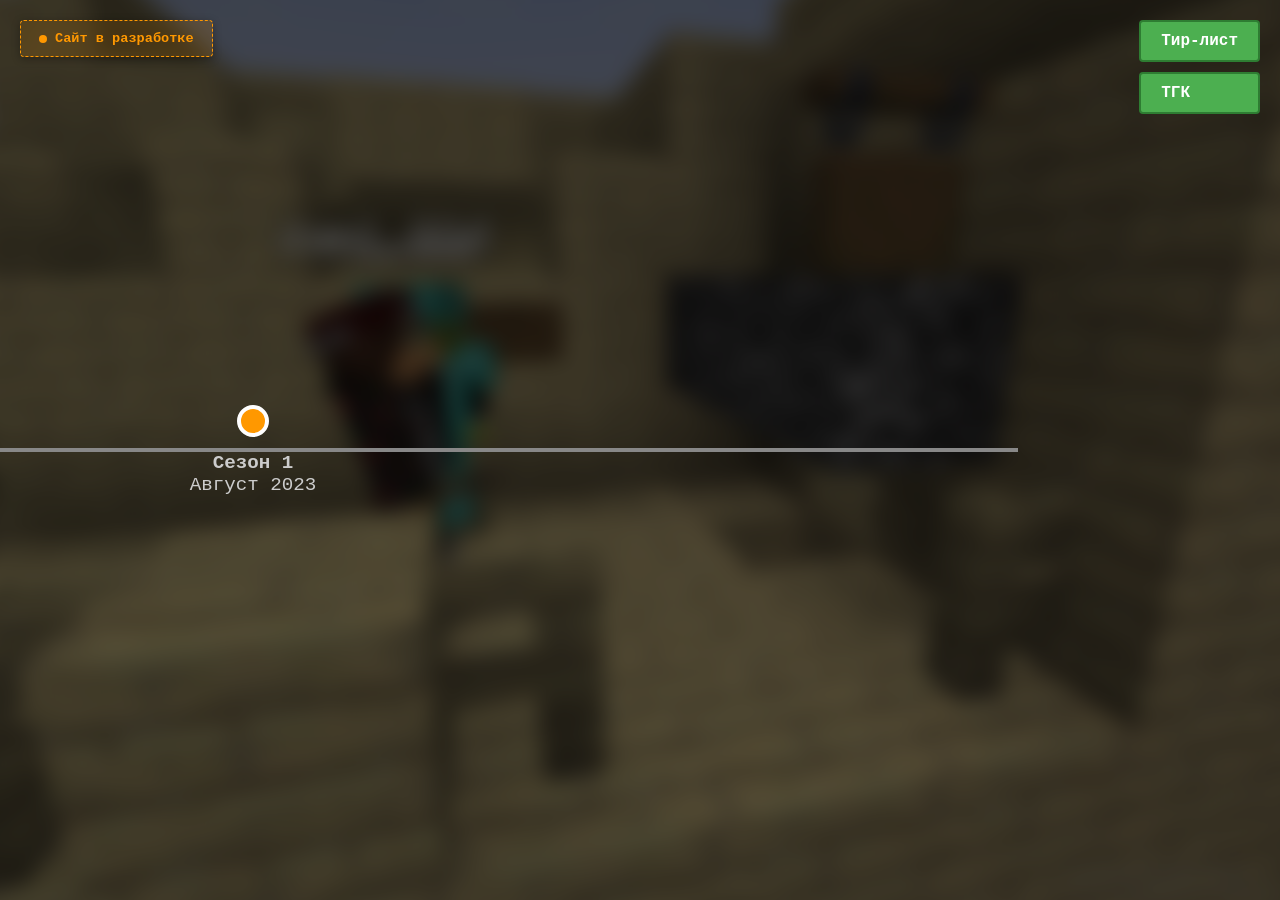
==== index.html @ 19734fda "Add files via upload" ====
<!DOCTYPE html>
<html lang="ru">
<head>
    <meta charset="UTF-8">
    <meta name="viewport" content="width=device-width, initial-scale=1.0">
    <title>Хронология серверов</title>
    
    <!-- Подключаем иконку сайта -->
    <link rel="icon" type="image/png" href="favicon.png">

    <link rel="stylesheet" href="style.css">
</head>
<body>
    <div class="site-background" id="bg-element"></div>

    <!-- Плашка «Сайт в разработке» слева сверху -->
    <div class="top-nav-left">
        <div class="dev-badge">
            <div class="dev-dot"></div>
            Сайт в разработке
        </div>
    </div>

    <!-- Кнопки навигации справа сверху -->
    <div class="top-nav">
        <!-- <a href="ССЫЛКА_НА_ДИСКОРД" target="_blank" class="discord-btn">Дискорд</a>  -->
        <a href="https://тирлист" target="_blank" class="btn">Тир-лист</a>
        <a href="https://t.me/snowmine1" target="_blank" class="btn">ТГК</a>
    </div>

    <div class="timeline-wrapper" id="scroll-container">
        <div class="timeline" id="timeline"></div>
    </div>

    <!-- Модальное окно -->
    <div class="modal" id="modal">
        <div class="modal-content">
            <span class="close-btn" id="close-modal">&times;</span>
            <h1 id="modal-title"></h1>
            <h3 id="modal-version" style="color: #4CAF50;"></h3>
            
            <!-- Сюда будет динамически собираться весь наш кастомный контент -->
            <div id="modal-body-content"></div>

            <a href="#" id="modal-download" target="_blank" class="download-btn">Скачать мир</a>
        </div>
    </div>

    <script>const seasons = [];</script>
    
    <!-- Подключаем сезоны -->
    <script src="data/season1.js"></script>
    <!-- <script src="data/season2.js"></script> -->
    
    <script src="app.js"></script>
    
    <!-- Лайтбокс для просмотра фото на полный экран -->
    <div class="image-lightbox" id="lightbox" onclick="this.style.display='none'">
        <img id="lightbox-img" src="" alt="Полный размер">
    </div>
</body>
</html>
---- style.css ----
body {
    margin: 0;
    padding: 0;
    background-color: #1e1e24;
    color: #ffffff;
    font-family: 'Courier New', Courier, monospace;
    overflow: hidden; 
}

/* Фиксированный размытый фон на весь экран */
.site-background {
    position: fixed;
    top: 0;
    left: 0;
    width: 100vw;
    height: 100vh;
    background-size: cover;
    background-position: center;
    filter: blur(10px) brightness(0.4); /* Размытие и затемнение для читаемости */
    transform: scale(1.1); /* Увеличиваем, чтобы не было белых краев при размытии */
    z-index: -1; /* Отправляем на задний план под весь контент */
    transition: background-image 1.5s ease-in-out;
}

.top-nav {
position: fixed;
top: 20px;
right: 20px;
z-index: 100;
display: flex;
flex-direction: column; /* Располагаем элементы друг под другом */
gap: 10px;
}

.nav-buttons {
display: flex;
gap: 15px;
}

/* Плашка «Сайт в разработке» в левом верхнем углу */
.top-nav-left {
    position: fixed;
    top: 20px;
    left: 20px;
    z-index: 100;
}

.dev-badge {
    background-color: rgba(255, 152, 0, 0.15); /* Полупрозрачный оранжевый фон */
    color: #ff9800; /* Яркий оранжевый текст */
    padding: 10px 18px;
    font-size: 0.85rem;
    font-weight: bold;
    border: 1px dashed #ff9800; /* Пунктирная рамка */
    border-radius: 4px;
    display: flex;
    align-items: center;
    gap: 8px;
    box-shadow: 0 2px 8px rgba(0,0,0,0.3);
}

.dev-dot {
    width: 8px;
    height: 8px;
    background-color: #ff9800;
    border-radius: 50%;
    animation: pulse 1.5s infinite;
}

@keyframes pulse {
    0% { transform: scale(0.95); opacity: 0.8; }
    50% { transform: scale(1.3); opacity: 1; }
    100% { transform: scale(0.95); opacity: 0.8; }
}

.btn {
    background-color: #4CAF50;
    color: white;
    padding: 10px 20px;
    text-decoration: none;
    font-weight: bold;
    border: 2px solid #2E7D32;
    border-radius: 4px;
    transition: transform 0.2s;
}

.btn:hover {
    transform: scale(1.05);
    background-color: #45a049;
}

/* Кнопка Discord в фирменных цветах (на будущее) */
.discord-btn {
    background-color: #5865F2;
    color: white;
    padding: 10px 20px;
    text-decoration: none;
    font-weight: bold;
    border: 2px solid #4752C4;
    border-radius: 4px;
    transition: transform 0.2s, background-color 0.2s;
}

.discord-btn:hover {
    transform: scale(1.05);
    background-color: #4752C4;
}

.timeline-wrapper {
    width: 100vw;
    height: 100vh;
    overflow-x: auto; 
    overflow-y: hidden;
    display: flex;
    align-items: center;
    scroll-behavior: smooth;
}

.timeline-wrapper::-webkit-scrollbar {
    display: none;
}

.timeline {
    display: flex;
    align-items: center;
    position: relative;
    padding-left: 10vw;
    padding-right: 50vw;
    min-width: max-content;
}

.timeline::before {
    content: '';
    position: absolute;
    top: 50%;
    left: 0;
    width: 100%;
    height: 4px;
    background-color: #888;
    transform: translateY(-50%);
    z-index: 1;
}

.season-node {
    position: relative;
    width: 250px;
    display: flex;
    flex-direction: column;
    align-items: center;
    z-index: 2;
    cursor: pointer;
}

.dot {
    width: 24px;
    height: 24px;
    background-color: #ff9800;
    border-radius: 50%;
    border: 4px solid #fff;
    transition: transform 0.3s, background-color 0.3s;
}

.season-node:hover .dot {
    transform: scale(1.4);
    background-color: #ff5722;
}

.date {
    margin-top: 15px;
    font-size: 1.2rem;
    color: #ccc;
    text-align: center;
}

.hover-image-container {
    position: absolute;
    bottom: 40px;
    opacity: 0;
    visibility: hidden;
    transition: opacity 0.3s, bottom 0.3s;
    pointer-events: auto;
}

.hover-image-container img {
    width: 180px;
    height: 120px;
    object-fit: cover;
    border: 3px solid white;
    border-radius: 8px;
    box-shadow: 0 5px 15px rgba(0,0,0,0.5);
    cursor: pointer;
}

.season-node:hover .hover-image-container {
    opacity: 1;
    visibility: visible;
    bottom: 50px;
}

/* Модалка */
.modal {
    display: flex; /* Изменяем на flex, но управляем видимостью через opacity и visibility */
    visibility: hidden;
    position: fixed;
    top: 0;
    left: 0;
    width: 100vw;
    height: 100vh;
    background-color: rgba(0, 0, 0, 0.85);
    z-index: 1000;
    justify-content: center;
    align-items: center;
    opacity: 0;
    transition: opacity 0.3s ease, visibility 0.3s ease;
}

.modal-content {
    background-color: #2c2c34;
    width: 80%;
    max-width: 800px;
    max-height: 90vh;
    overflow-y: auto;
    padding: 30px;
    border-radius: 8px;
    position: relative;
    border: 2px solid #555;
    
    /* Начальное положение (когда окно закрыто) — смещено вниз */
    transform: translateY(50px);
    opacity: 0;
    transition: transform 0.3s cubic-bezier(0.16, 1, 0.3, 1), opacity 0.3s ease;
}

/* Класс состояния "Открыто" */
.modal.show {
    visibility: visible;
    opacity: 1;
}

.modal.show .modal-content {
    transform: translateY(0);
    opacity: 1;
}

.close-btn {
    position: absolute;
    top: 15px;
    right: 25px;
    color: #aaa;
    font-size: 30px;
    font-weight: bold;
    cursor: pointer;
}

.close-btn:hover {
    color: white;
}

/* Обычная кнопка скачивания */
.download-btn {
    display: inline-block;
    margin-top: 20px;
    background-color: #2196F3;
    color: white;
    padding: 10px 20px;
    text-decoration: none;
    border-radius: 4px;
    font-weight: bold;
    transition: background-color 0.2s;
}

.download-btn:hover {
    background-color: #0b7dda;
}

/* Стиль для недоступной/серой кнопки */
.download-btn.disabled {
    background-color: #555555 !important;
    color: #aaaaaa !important;
    cursor: not-allowed;
    pointer-events: none;
}

/* Полноэкранный лайтбокс для картинок */
.image-lightbox {
    display: none;
    position: fixed;
    top: 0;
    left: 0;
    width: 100vw;
    height: 100vh;
    background-color: rgba(0, 0, 0, 0.95);
    z-index: 2000;
    justify-content: center;
    align-items: center;
    cursor: zoom-out;
}

.image-lightbox img {
    max-width: 90vw;
    max-height: 90vh;
    border-radius: 4px;
    box-shadow: 0 0 25px rgba(0,0,0,0.7);
}
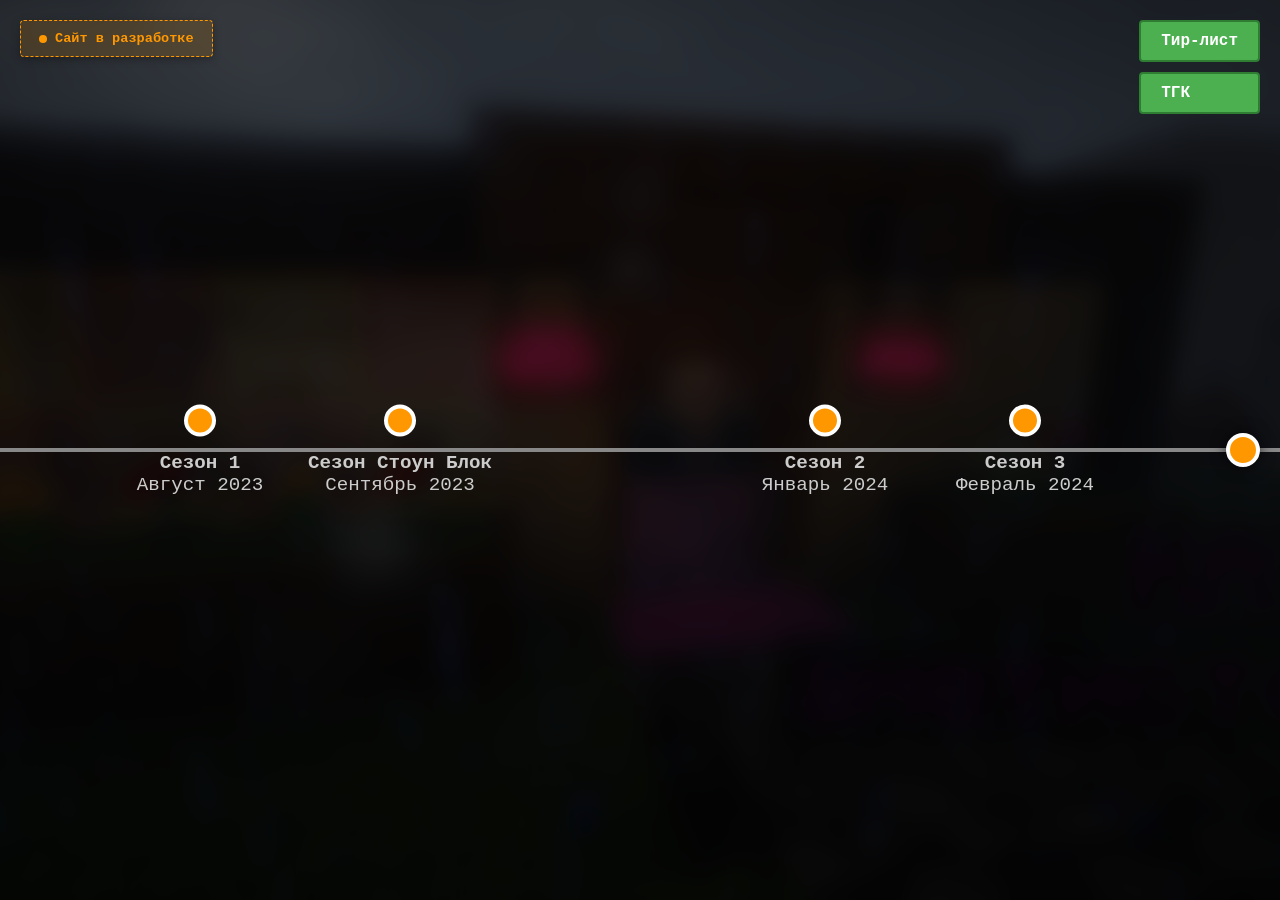
==== commit 429b33b0: "Add files via upload" ====
--- a/index.html
+++ b/index.html
@@ -6,7 +6,7 @@
     <title>Хронология серверов</title>
     
     <!-- Подключаем иконку сайта -->
-    <link rel="icon" type="image/png" href="favicon.png">
+    <link rel="icon" type="image/png" href="images\favicon42.png">
 
     <link rel="stylesheet" href="style.css">
 </head>
@@ -31,7 +31,17 @@
     <div class="timeline-wrapper" id="scroll-container">
         <div class="timeline" id="timeline"></div>
     </div>
+    <!-- Индикаторы края (маркеры таймлайна) -->
+<!-- Индикаторы края (маркеры таймлайна) -->
+    <div id="scroll-indicator-left" class="scroll-indicator left" title="Есть сезоны в прошлом"></div>
+    <div id="scroll-indicator-right" class="scroll-indicator right" title="Есть сезоны в будущем"></div>
 
+    <!-- Всплывающая оранжевая полоса прогресса снизу -->
+    <div id="bottom-progress-container" class="bottom-progress-container">
+        <div id="bottom-progress-bar" class="bottom-progress-bar"></div>
+    </div>
+
+    
     <!-- Модальное окно -->
     <div class="modal" id="modal">
         <div class="modal-content">
@@ -50,12 +60,17 @@
     
     <!-- Подключаем сезоны -->
     <script src="data/season1.js"></script>
+    <script src="data/season1SB.js"></script>
+    <script src="data/season2.js"></script>
+    <script src="data/season3.js"></script>
+    <script src="data/season4.js"></script>
+    <script src="data/season5.js"></script>
     <!-- <script src="data/season2.js"></script> -->
     
     <script src="app.js"></script>
     
-    <!-- Лайтбокс для просмотра фото на полный экран -->
-    <div class="image-lightbox" id="lightbox" onclick="this.style.display='none'">
+<!-- Лайтбокс для просмотра фото -->
+    <div class="image-lightbox" id="lightbox">
         <img id="lightbox-img" src="" alt="Полный размер">
     </div>
 </body>
--- a/style.css
+++ b/style.css
@@ -111,9 +111,7 @@
     height: 100vh;
     overflow-x: auto; 
     overflow-y: hidden;
-    display: flex;
-    align-items: center;
-    scroll-behavior: smooth;
+    position: relative; /* Убираем flex, чтобы таймлайн мог свободно растягиваться на тысячи пикселей */
 }
 
 .timeline-wrapper::-webkit-scrollbar {
@@ -121,12 +119,10 @@
 }
 
 .timeline {
-    display: flex;
-    align-items: center;
+    display: block; /* Меняем с flex на block, так как используем absolute */
     position: relative;
-    padding-left: 10vw;
-    padding-right: 50vw;
-    min-width: max-content;
+    height: 100vh;
+    /* Ширина теперь задается динамически через JavaScript */
 }
 
 .timeline::before {
@@ -134,15 +130,23 @@
     position: absolute;
     top: 50%;
     left: 0;
-    width: 100%;
+    width: 100%; /* Растягится на всю динамическую ширину контейнера */
     height: 4px;
     background-color: #888;
     transform: translateY(-50%);
     z-index: 1;
 }
 
+.timeline-wrapper {
+    position: relative;
+    overflow: hidden;
+}
+
+
 .season-node {
-    position: relative;
+    position: absolute; /* Теперь точки позиционируются абсолютно по оси X */
+    top: 50%;
+    transform: translate(-50%, -50%); /* Центрируем относительно точки на линии */
     width: 250px;
     display: flex;
     flex-direction: column;
@@ -281,7 +285,7 @@
     pointer-events: none;
 }
 
-/* Полноэкранный лайтбокс для картинок */
+/* Полноэкранный лайтбокс с зумом и перетаскиванием */
 .image-lightbox {
     display: none;
     position: fixed;
@@ -293,7 +297,7 @@
     z-index: 2000;
     justify-content: center;
     align-items: center;
-    cursor: zoom-out;
+    overflow: hidden; /* Чтобы увеличенная картинка не вылезала за скроллы */
 }
 
 .image-lightbox img {
@@ -301,4 +305,161 @@
     max-height: 90vh;
     border-radius: 4px;
     box-shadow: 0 0 25px rgba(0,0,0,0.7);
+    cursor: zoom-in;
+    user-select: none;
+    transition: transform 0.05s ease-out; /* Плавность при клике */
+}
+
+/* Блок участников */
+.players-container {
+    margin: 20px 0;
+}
+
+.players-title {
+    color: #4CAF50;
+    margin-bottom: 10px;
+    font-size: 1.1rem;
+}
+
+.players-grid {
+    display: grid;
+    grid-template-columns: repeat(3, 1fr); /* Ровно 3 в ряд */
+    gap: 10px;
+}
+
+.player-card {
+    display: flex;
+    align-items: center;
+    gap: 10px;
+    background: rgba(255, 255, 255, 0.05);
+    padding: 8px 12px;
+    border-radius: 6px;
+    border: 1px solid rgba(255, 255, 255, 0.1);
+    box-sizing: border-box;
+    transition: transform 0.1s ease;
+}
+
+/* Эффект при клике (когда кнопка мыши зажата) */
+.player-card:active {
+    transform: scale(0.92); /* Уменьшаем карточку на 8%, создавая эффект нажатия */
+}
+
+.player-head {
+    width: 32px;
+    height: 32px;
+    border-radius: 4px;
+    image-rendering: pixelated; /* Отключает размытие пикселей скина */
+}
+
+.player-name {
+    font-weight: bold;
+    font-size: 0.95rem;
+    color: #e0e0e0;
+    white-space: nowrap;
+    overflow: hidden;
+    text-overflow: ellipsis; /* Укорачивает слишком длинные ники */
+}
+
+/* Мобильная версия: 2 в ряд */
+@media (max-width: 600px) {
+    .players-grid {
+        grid-template-columns: repeat(2, 1fr);
+    }
+}
+
+/* Полноэкранный лайтбокс с зумом и перетаскиванием */
+.image-lightbox {
+    display: none;
+    position: fixed;
+    top: 0;
+    left: 0;
+    width: 100vw;
+    height: 100vh;
+    background-color: rgba(0, 0, 0, 0.95);
+    z-index: 2000;
+    justify-content: center;
+    align-items: center;
+    overflow: hidden;
+}
+
+.image-lightbox img {
+    max-width: 90vw;
+    max-height: 90vh;
+    border-radius: 4px;
+    box-shadow: 0 0 25px rgba(0,0,0,0.7);
+    cursor: zoom-in;
+    user-select: none;
+    /* Увеличиваем время анимации, чтобы зум был плавным и медленным */
+    transition: transform 0.3s ease-out; 
+}
+
+
+/* --- КРАЕВЫЕ ИНДИКАТОРЫ (БАТЛПАСС-МАРКЕРЫ) --- */
+/* --- КРАЕВЫЕ ИНДИКАТОРЫ С АНИМАЦИЕЙ УВЕЛИЧЕНИЯ/УМЕНЬШЕНИЯ --- */
+.scroll-indicator {
+    position: fixed;
+    top: 50%;
+    transform: translateY(-50%) scale(0); /* По умолчанию точка уменьшена в 0 */
+    width: 26px;
+    height: 26px;
+    background-color: #ff9800;
+    border-radius: 50%;
+    border: 4px solid #fff;
+    box-shadow: 0 0 15px rgba(0,0,0,0.7);
+    z-index: 150;
+    cursor: pointer;
+    opacity: 0;
+    /* Плавное масштабирование и появление */
+    transition: opacity 0.3s ease, transform 0.35s cubic-bezier(0.34, 1.56, 0.64, 1), background-color 0.3s;
+}
+
+.scroll-indicator.left {
+    left: 20px;
+}
+
+.scroll-indicator.right {
+    right: 20px;
+}
+
+/* При появлении плавно вырастает из 0 в normal (1) */
+.scroll-indicator.show {
+    opacity: 1;
+    transform: translateY(-50%) scale(1);
+}
+
+.scroll-indicator.show:hover {
+    transform: translateY(-50%) scale(1.35);
+    background-color: #ff5722;
+}
+
+/* --- КЛИКАБЕЛЬНАЯ И ПОЛНОЭКРАННАЯ ПОЛОСА ПРОГРЕССА СНИЗУ --- */
+.bottom-progress-container {
+    position: fixed;
+    bottom: -16px; /* Прячется за нижним краем */
+    left: 0;
+    width: 100vw;
+    height: 16px;
+    background: rgba(20, 20, 20, 0.6);
+    backdrop-filter: blur(6px);
+    z-index: 200;
+    cursor: pointer; /* Указатель клика */
+    opacity: 0;
+    user-select: none;
+    pointer-events: auto;
+    transition: bottom 0.4s cubic-bezier(0.16, 1, 0.3, 1), opacity 0.2s ease;
+}
+
+/* Вылезает снизу при скролле или когда на неё наводят мышкой */
+.bottom-progress-container.active,
+.bottom-progress-container:hover {
+    bottom: 0;
+    opacity: 1;
+}
+
+.bottom-progress-bar {
+    height: 100%;
+    width: 0%;
+    background: linear-gradient(90deg, #ff9800, #ff5722);
+    box-shadow: 0 0 12px rgba(255, 152, 0, 0.8);
+    transition: width 0.08s ease-out;
 }
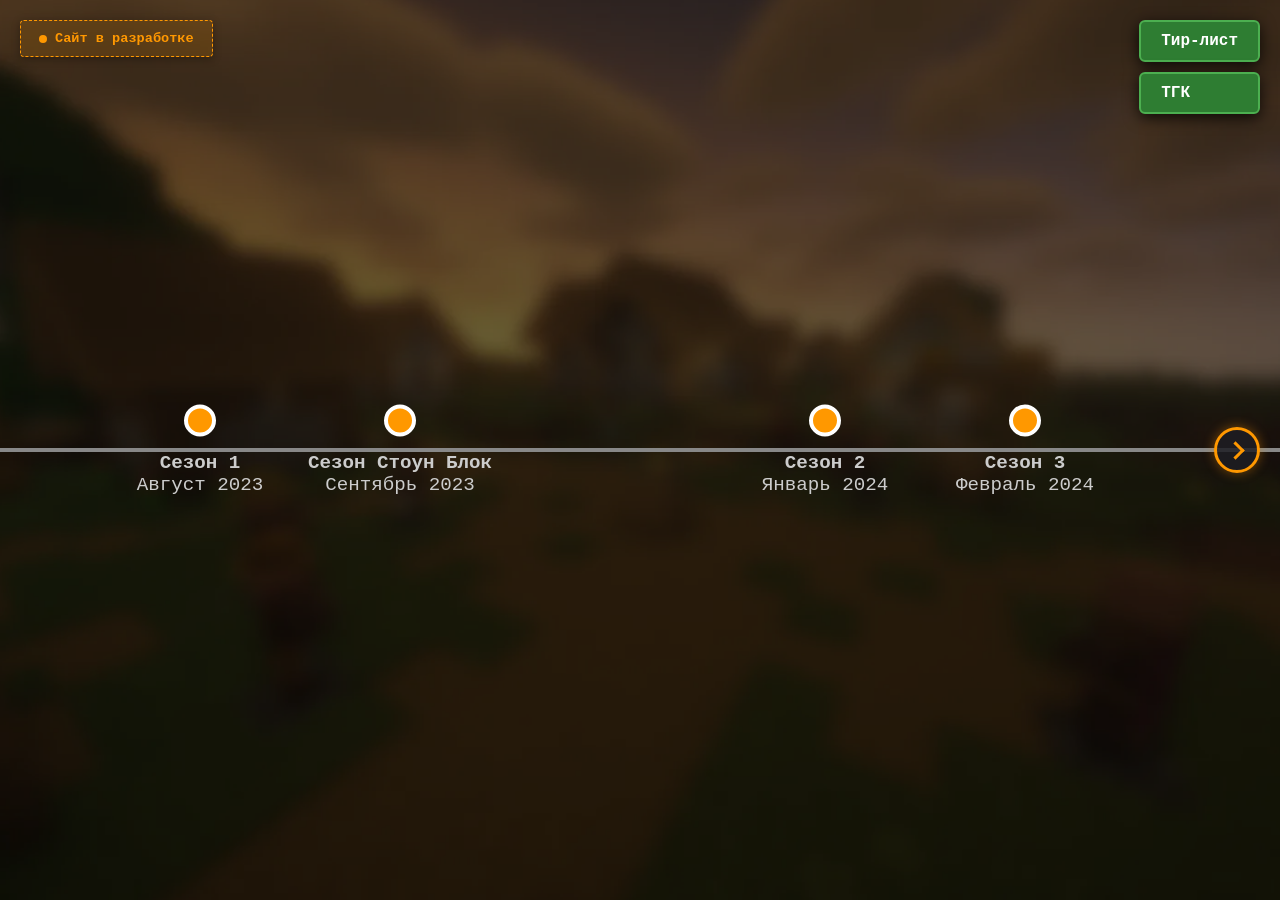
==== commit fe1de5e0: "Update index.html" ====
--- a/index.html
+++ b/index.html
@@ -74,4 +74,4 @@
         <img id="lightbox-img" src="" alt="Полный размер">
     </div>
 </body>
-</html>+</html>
--- a/style.css
+++ b/style.css
@@ -16,7 +16,7 @@
     height: 100vh;
     background-size: cover;
     background-position: center;
-    filter: blur(10px) brightness(0.4); /* Размытие и затемнение для читаемости */
+    filter: brightness(0.4); /* Размытие и затемнение для читаемости */
     transform: scale(1.1); /* Увеличиваем, чтобы не было белых краев при размытии */
     z-index: -1; /* Отправляем на задний план под весь контент */
     transition: background-image 1.5s ease-in-out;
@@ -73,20 +73,28 @@
     100% { transform: scale(0.95); opacity: 0.8; }
 }
 
+/* Перевод основных зелёных кнопок на оранжевый цвет */
 .btn {
-    background-color: #4CAF50;
+    background-color: #2E7D32; /* Чуть более спокойный зелёный фон */
     color: white;
     padding: 10px 20px;
     text-decoration: none;
     font-weight: bold;
-    border: 2px solid #2E7D32;
-    border-radius: 4px;
-    transition: transform 0.2s;
-}
-
+    border: 2px solid #4CAF50; /* Яркая зелёная обводка */
+    border-radius: 6px;
+    
+    /* Та самая чёрная размытая тень вокруг кнопки */
+    box-shadow: 0 4px 15px rgba(0, 0, 0, 0.8); 
+    
+    /* Плавная анимация для тени и позиции */
+    transition: transform 0.2s, background-color 0.2s, box-shadow 0.2s;
+}
+
+/* Эффект при наведении на кнопку */
 .btn:hover {
-    transform: scale(1.05);
-    background-color: #45a049;
+    transform: scale(1.05) translateY(-2px); /* Кнопка слегка "взлетает" */
+    background-color: #4CAF50; /* Становится ярче */
+    box-shadow: 0 8px 25px rgba(0, 0, 0, 1); /* Тень становится больше и гуще */
 }
 
 /* Кнопка Discord в фирменных цветах (на будущее) */
@@ -315,8 +323,15 @@
     margin: 20px 0;
 }
 
+/* Принудительный оранжевый цвет для версии игры (перебивает inline-стиль из HTML) */
+#modal-version,
 .players-title {
-    color: #4CAF50;
+    color: #4CAF50 !important; 
+}
+
+.modal-content h3,
+.modal-content h4 {
+    color: #ffffff;
     margin-bottom: 10px;
     font-size: 1.1rem;
 }
@@ -337,6 +352,7 @@
     border: 1px solid rgba(255, 255, 255, 0.1);
     box-sizing: border-box;
     transition: transform 0.1s ease;
+    user-select: none; /* Запрещает выделение текста синим цветом при кликах */
 }
 
 /* Эффект при клике (когда кнопка мыши зажата) */
@@ -393,24 +409,24 @@
     transition: transform 0.3s ease-out; 
 }
 
-
-/* --- КРАЕВЫЕ ИНДИКАТОРЫ (БАТЛПАСС-МАРКЕРЫ) --- */
-/* --- КРАЕВЫЕ ИНДИКАТОРЫ С АНИМАЦИЕЙ УВЕЛИЧЕНИЯ/УМЕНЬШЕНИЯ --- */
+/* --- КРАЕВЫЕ ИНДИКАТОРЫ ПРОКРУТКИ --- */
 .scroll-indicator {
     position: fixed;
     top: 50%;
-    transform: translateY(-50%) scale(0); /* По умолчанию точка уменьшена в 0 */
-    width: 26px;
-    height: 26px;
-    background-color: #ff9800;
+    transform: translateY(-50%) scale(0); 
+    width: 40px;
+    height: 40px;
+    background-color: rgba(30, 30, 36, 0.85);
     border-radius: 50%;
-    border: 4px solid #fff;
-    box-shadow: 0 0 15px rgba(0,0,0,0.7);
+    border: 3px solid #ff9800; /* Сплошная оранжевая обводка */
+    box-shadow: 0 0 12px rgba(255, 152, 0, 0.4);
     z-index: 150;
     cursor: pointer;
     opacity: 0;
-    /* Плавное масштабирование и появление */
-    transition: opacity 0.3s ease, transform 0.35s cubic-bezier(0.34, 1.56, 0.64, 1), background-color 0.3s;
+    display: flex;
+    justify-content: center;
+    align-items: center;
+    transition: opacity 0.3s ease, transform 0.35s cubic-bezier(0.34, 1.56, 0.64, 1), background-color 0.2s, border-color 0.2s;
 }
 
 .scroll-indicator.left {
@@ -421,35 +437,74 @@
     right: 20px;
 }
 
-/* При появлении плавно вырастает из 0 в normal (1) */
+/* Создание жирной стрелочки влево (<) */
+.scroll-indicator.left::before {
+    content: '';
+    display: block;
+    width: 10px;
+    height: 10px;
+    border-left: 3px solid #ff9800;
+    border-bottom: 3px solid #ff9800;
+    transform: rotate(45deg);
+    margin-left: 4px;
+    transition: border-color 0.2s;
+}
+
+/* Создание жирной стрелочки вправо (>) */
+.scroll-indicator.right::before {
+    content: '';
+    display: block;
+    width: 10px;
+    height: 10px;
+    border-right: 3px solid #ff9800;
+    border-top: 3px solid #ff9800;
+    transform: rotate(45deg);
+    margin-right: 4px;
+    transition: border-color 0.2s;
+}
+
+/* Появление и анимация пульсации */
 .scroll-indicator.show {
     opacity: 1;
     transform: translateY(-50%) scale(1);
-}
-
+    animation: indicator-pulse 2s infinite;
+}
+
+/* Эффект при наведении */
 .scroll-indicator.show:hover {
-    transform: translateY(-50%) scale(1.35);
-    background-color: #ff5722;
-}
-
-/* --- КЛИКАБЕЛЬНАЯ И ПОЛНОЭКРАННАЯ ПОЛОСА ПРОГРЕССА СНИЗУ --- */
+    animation: none;
+    transform: translateY(-50%) scale(1.15);
+    background-color: #ff9800;
+    border-color: #ffffff;
+    box-shadow: 0 0 20px rgba(255, 152, 0, 0.8);
+}
+
+.scroll-indicator.show:hover::before {
+    border-color: #ffffff; /* Стрелка становится белой при наведении */
+}
+
+@keyframes indicator-pulse {
+    0% { box-shadow: 0 0 8px rgba(255, 152, 0, 0.3); }
+    50% { box-shadow: 0 0 18px rgba(255, 152, 0, 0.7); }
+    100% { box-shadow: 0 0 8px rgba(255, 152, 0, 0.3); }
+}
+
 .bottom-progress-container {
     position: fixed;
-    bottom: -16px; /* Прячется за нижним краем */
+    bottom: -8px; /* Убирается за край экрана по своей высоте */
     left: 0;
     width: 100vw;
-    height: 16px;
+    height: 10px;  /* Уменьшенная высота полоски */
     background: rgba(20, 20, 20, 0.6);
     backdrop-filter: blur(6px);
     z-index: 200;
-    cursor: pointer; /* Указатель клика */
+    cursor: pointer;
     opacity: 0;
+    pointer-events: auto;
     user-select: none;
-    pointer-events: auto;
-    transition: bottom 0.4s cubic-bezier(0.16, 1, 0.3, 1), opacity 0.2s ease;
-}
-
-/* Вылезает снизу при скролле или когда на неё наводят мышкой */
+    transition: bottom 0.2s cubic-bezier(0.16, 1, 0.3, 1), opacity 0.2s ease;
+}
+
 .bottom-progress-container.active,
 .bottom-progress-container:hover {
     bottom: 0;
@@ -462,4 +517,4 @@
     background: linear-gradient(90deg, #ff9800, #ff5722);
     box-shadow: 0 0 12px rgba(255, 152, 0, 0.8);
     transition: width 0.08s ease-out;
-}+}
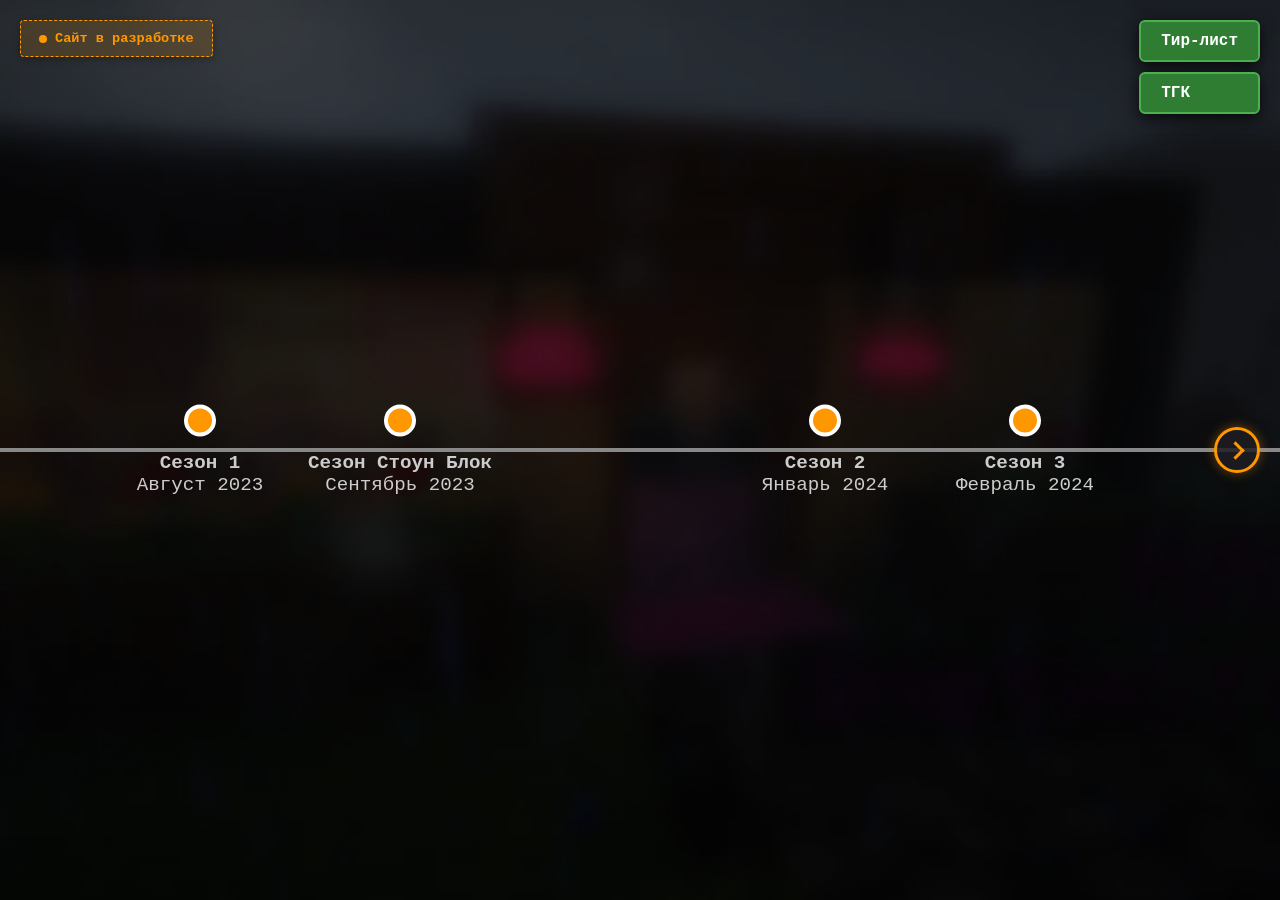
==== commit 1a98d809: "Add files via upload" ====
--- a/index.html
+++ b/index.html
@@ -74,4 +74,4 @@
         <img id="lightbox-img" src="" alt="Полный размер">
     </div>
 </body>
-</html>
+</html>
--- a/style.css
+++ b/style.css
@@ -517,4 +517,4 @@
     background: linear-gradient(90deg, #ff9800, #ff5722);
     box-shadow: 0 0 12px rgba(255, 152, 0, 0.8);
     transition: width 0.08s ease-out;
-}
+}
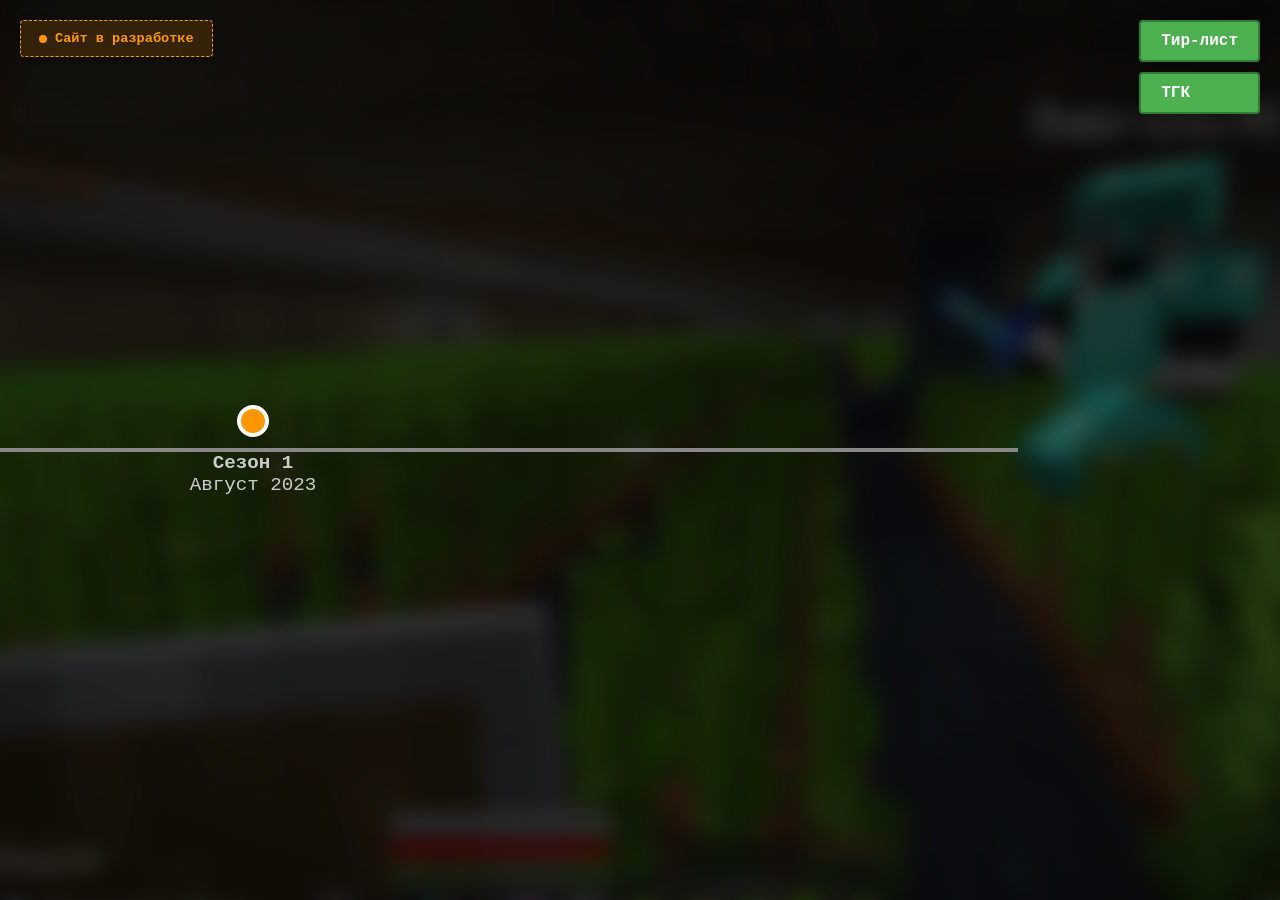
==== commit 903c57f4: "Add files via upload" ====
--- a/index.html
+++ b/index.html
@@ -6,7 +6,7 @@
     <title>Хронология серверов</title>
     
     <!-- Подключаем иконку сайта -->
-    <link rel="icon" type="image/png" href="images\favicon42.png">
+    <link rel="icon" type="image/png" href="favicon.png">
 
     <link rel="stylesheet" href="style.css">
 </head>
@@ -31,17 +31,7 @@
     <div class="timeline-wrapper" id="scroll-container">
         <div class="timeline" id="timeline"></div>
     </div>
-    <!-- Индикаторы края (маркеры таймлайна) -->
-<!-- Индикаторы края (маркеры таймлайна) -->
-    <div id="scroll-indicator-left" class="scroll-indicator left" title="Есть сезоны в прошлом"></div>
-    <div id="scroll-indicator-right" class="scroll-indicator right" title="Есть сезоны в будущем"></div>
 
-    <!-- Всплывающая оранжевая полоса прогресса снизу -->
-    <div id="bottom-progress-container" class="bottom-progress-container">
-        <div id="bottom-progress-bar" class="bottom-progress-bar"></div>
-    </div>
-
-    
     <!-- Модальное окно -->
     <div class="modal" id="modal">
         <div class="modal-content">
@@ -60,17 +50,12 @@
     
     <!-- Подключаем сезоны -->
     <script src="data/season1.js"></script>
-    <script src="data/season1SB.js"></script>
-    <script src="data/season2.js"></script>
-    <script src="data/season3.js"></script>
-    <script src="data/season4.js"></script>
-    <script src="data/season5.js"></script>
     <!-- <script src="data/season2.js"></script> -->
     
     <script src="app.js"></script>
     
-<!-- Лайтбокс для просмотра фото -->
-    <div class="image-lightbox" id="lightbox">
+    <!-- Лайтбокс для просмотра фото на полный экран -->
+    <div class="image-lightbox" id="lightbox" onclick="this.style.display='none'">
         <img id="lightbox-img" src="" alt="Полный размер">
     </div>
 </body>
--- a/style.css
+++ b/style.css
@@ -16,7 +16,7 @@
     height: 100vh;
     background-size: cover;
     background-position: center;
-    filter: brightness(0.4); /* Размытие и затемнение для читаемости */
+    filter: blur(10px) brightness(0.4); /* Размытие и затемнение для читаемости */
     transform: scale(1.1); /* Увеличиваем, чтобы не было белых краев при размытии */
     z-index: -1; /* Отправляем на задний план под весь контент */
     transition: background-image 1.5s ease-in-out;
@@ -73,28 +73,20 @@
     100% { transform: scale(0.95); opacity: 0.8; }
 }
 
-/* Перевод основных зелёных кнопок на оранжевый цвет */
 .btn {
-    background-color: #2E7D32; /* Чуть более спокойный зелёный фон */
+    background-color: #4CAF50;
     color: white;
     padding: 10px 20px;
     text-decoration: none;
     font-weight: bold;
-    border: 2px solid #4CAF50; /* Яркая зелёная обводка */
-    border-radius: 6px;
-    
-    /* Та самая чёрная размытая тень вокруг кнопки */
-    box-shadow: 0 4px 15px rgba(0, 0, 0, 0.8); 
-    
-    /* Плавная анимация для тени и позиции */
-    transition: transform 0.2s, background-color 0.2s, box-shadow 0.2s;
-}
-
-/* Эффект при наведении на кнопку */
+    border: 2px solid #2E7D32;
+    border-radius: 4px;
+    transition: transform 0.2s;
+}
+
 .btn:hover {
-    transform: scale(1.05) translateY(-2px); /* Кнопка слегка "взлетает" */
-    background-color: #4CAF50; /* Становится ярче */
-    box-shadow: 0 8px 25px rgba(0, 0, 0, 1); /* Тень становится больше и гуще */
+    transform: scale(1.05);
+    background-color: #45a049;
 }
 
 /* Кнопка Discord в фирменных цветах (на будущее) */
@@ -119,7 +111,9 @@
     height: 100vh;
     overflow-x: auto; 
     overflow-y: hidden;
-    position: relative; /* Убираем flex, чтобы таймлайн мог свободно растягиваться на тысячи пикселей */
+    display: flex;
+    align-items: center;
+    scroll-behavior: smooth;
 }
 
 .timeline-wrapper::-webkit-scrollbar {
@@ -127,10 +121,12 @@
 }
 
 .timeline {
-    display: block; /* Меняем с flex на block, так как используем absolute */
+    display: flex;
+    align-items: center;
     position: relative;
-    height: 100vh;
-    /* Ширина теперь задается динамически через JavaScript */
+    padding-left: 10vw;
+    padding-right: 50vw;
+    min-width: max-content;
 }
 
 .timeline::before {
@@ -138,23 +134,15 @@
     position: absolute;
     top: 50%;
     left: 0;
-    width: 100%; /* Растягится на всю динамическую ширину контейнера */
+    width: 100%;
     height: 4px;
     background-color: #888;
     transform: translateY(-50%);
     z-index: 1;
 }
 
-.timeline-wrapper {
+.season-node {
     position: relative;
-    overflow: hidden;
-}
-
-
-.season-node {
-    position: absolute; /* Теперь точки позиционируются абсолютно по оси X */
-    top: 50%;
-    transform: translate(-50%, -50%); /* Центрируем относительно точки на линии */
     width: 250px;
     display: flex;
     flex-direction: column;
@@ -293,7 +281,7 @@
     pointer-events: none;
 }
 
-/* Полноэкранный лайтбокс с зумом и перетаскиванием */
+/* Полноэкранный лайтбокс для картинок */
 .image-lightbox {
     display: none;
     position: fixed;
@@ -305,7 +293,7 @@
     z-index: 2000;
     justify-content: center;
     align-items: center;
-    overflow: hidden; /* Чтобы увеличенная картинка не вылезала за скроллы */
+    cursor: zoom-out;
 }
 
 .image-lightbox img {
@@ -313,208 +301,4 @@
     max-height: 90vh;
     border-radius: 4px;
     box-shadow: 0 0 25px rgba(0,0,0,0.7);
-    cursor: zoom-in;
-    user-select: none;
-    transition: transform 0.05s ease-out; /* Плавность при клике */
-}
-
-/* Блок участников */
-.players-container {
-    margin: 20px 0;
-}
-
-/* Принудительный оранжевый цвет для версии игры (перебивает inline-стиль из HTML) */
-#modal-version,
-.players-title {
-    color: #4CAF50 !important; 
-}
-
-.modal-content h3,
-.modal-content h4 {
-    color: #ffffff;
-    margin-bottom: 10px;
-    font-size: 1.1rem;
-}
-
-.players-grid {
-    display: grid;
-    grid-template-columns: repeat(3, 1fr); /* Ровно 3 в ряд */
-    gap: 10px;
-}
-
-.player-card {
-    display: flex;
-    align-items: center;
-    gap: 10px;
-    background: rgba(255, 255, 255, 0.05);
-    padding: 8px 12px;
-    border-radius: 6px;
-    border: 1px solid rgba(255, 255, 255, 0.1);
-    box-sizing: border-box;
-    transition: transform 0.1s ease;
-    user-select: none; /* Запрещает выделение текста синим цветом при кликах */
-}
-
-/* Эффект при клике (когда кнопка мыши зажата) */
-.player-card:active {
-    transform: scale(0.92); /* Уменьшаем карточку на 8%, создавая эффект нажатия */
-}
-
-.player-head {
-    width: 32px;
-    height: 32px;
-    border-radius: 4px;
-    image-rendering: pixelated; /* Отключает размытие пикселей скина */
-}
-
-.player-name {
-    font-weight: bold;
-    font-size: 0.95rem;
-    color: #e0e0e0;
-    white-space: nowrap;
-    overflow: hidden;
-    text-overflow: ellipsis; /* Укорачивает слишком длинные ники */
-}
-
-/* Мобильная версия: 2 в ряд */
-@media (max-width: 600px) {
-    .players-grid {
-        grid-template-columns: repeat(2, 1fr);
-    }
-}
-
-/* Полноэкранный лайтбокс с зумом и перетаскиванием */
-.image-lightbox {
-    display: none;
-    position: fixed;
-    top: 0;
-    left: 0;
-    width: 100vw;
-    height: 100vh;
-    background-color: rgba(0, 0, 0, 0.95);
-    z-index: 2000;
-    justify-content: center;
-    align-items: center;
-    overflow: hidden;
-}
-
-.image-lightbox img {
-    max-width: 90vw;
-    max-height: 90vh;
-    border-radius: 4px;
-    box-shadow: 0 0 25px rgba(0,0,0,0.7);
-    cursor: zoom-in;
-    user-select: none;
-    /* Увеличиваем время анимации, чтобы зум был плавным и медленным */
-    transition: transform 0.3s ease-out; 
-}
-
-/* --- КРАЕВЫЕ ИНДИКАТОРЫ ПРОКРУТКИ --- */
-.scroll-indicator {
-    position: fixed;
-    top: 50%;
-    transform: translateY(-50%) scale(0); 
-    width: 40px;
-    height: 40px;
-    background-color: rgba(30, 30, 36, 0.85);
-    border-radius: 50%;
-    border: 3px solid #ff9800; /* Сплошная оранжевая обводка */
-    box-shadow: 0 0 12px rgba(255, 152, 0, 0.4);
-    z-index: 150;
-    cursor: pointer;
-    opacity: 0;
-    display: flex;
-    justify-content: center;
-    align-items: center;
-    transition: opacity 0.3s ease, transform 0.35s cubic-bezier(0.34, 1.56, 0.64, 1), background-color 0.2s, border-color 0.2s;
-}
-
-.scroll-indicator.left {
-    left: 20px;
-}
-
-.scroll-indicator.right {
-    right: 20px;
-}
-
-/* Создание жирной стрелочки влево (<) */
-.scroll-indicator.left::before {
-    content: '';
-    display: block;
-    width: 10px;
-    height: 10px;
-    border-left: 3px solid #ff9800;
-    border-bottom: 3px solid #ff9800;
-    transform: rotate(45deg);
-    margin-left: 4px;
-    transition: border-color 0.2s;
-}
-
-/* Создание жирной стрелочки вправо (>) */
-.scroll-indicator.right::before {
-    content: '';
-    display: block;
-    width: 10px;
-    height: 10px;
-    border-right: 3px solid #ff9800;
-    border-top: 3px solid #ff9800;
-    transform: rotate(45deg);
-    margin-right: 4px;
-    transition: border-color 0.2s;
-}
-
-/* Появление и анимация пульсации */
-.scroll-indicator.show {
-    opacity: 1;
-    transform: translateY(-50%) scale(1);
-    animation: indicator-pulse 2s infinite;
-}
-
-/* Эффект при наведении */
-.scroll-indicator.show:hover {
-    animation: none;
-    transform: translateY(-50%) scale(1.15);
-    background-color: #ff9800;
-    border-color: #ffffff;
-    box-shadow: 0 0 20px rgba(255, 152, 0, 0.8);
-}
-
-.scroll-indicator.show:hover::before {
-    border-color: #ffffff; /* Стрелка становится белой при наведении */
-}
-
-@keyframes indicator-pulse {
-    0% { box-shadow: 0 0 8px rgba(255, 152, 0, 0.3); }
-    50% { box-shadow: 0 0 18px rgba(255, 152, 0, 0.7); }
-    100% { box-shadow: 0 0 8px rgba(255, 152, 0, 0.3); }
-}
-
-.bottom-progress-container {
-    position: fixed;
-    bottom: -8px; /* Убирается за край экрана по своей высоте */
-    left: 0;
-    width: 100vw;
-    height: 10px;  /* Уменьшенная высота полоски */
-    background: rgba(20, 20, 20, 0.6);
-    backdrop-filter: blur(6px);
-    z-index: 200;
-    cursor: pointer;
-    opacity: 0;
-    pointer-events: auto;
-    user-select: none;
-    transition: bottom 0.2s cubic-bezier(0.16, 1, 0.3, 1), opacity 0.2s ease;
-}
-
-.bottom-progress-container.active,
-.bottom-progress-container:hover {
-    bottom: 0;
-    opacity: 1;
-}
-
-.bottom-progress-bar {
-    height: 100%;
-    width: 0%;
-    background: linear-gradient(90deg, #ff9800, #ff5722);
-    box-shadow: 0 0 12px rgba(255, 152, 0, 0.8);
-    transition: width 0.08s ease-out;
 }
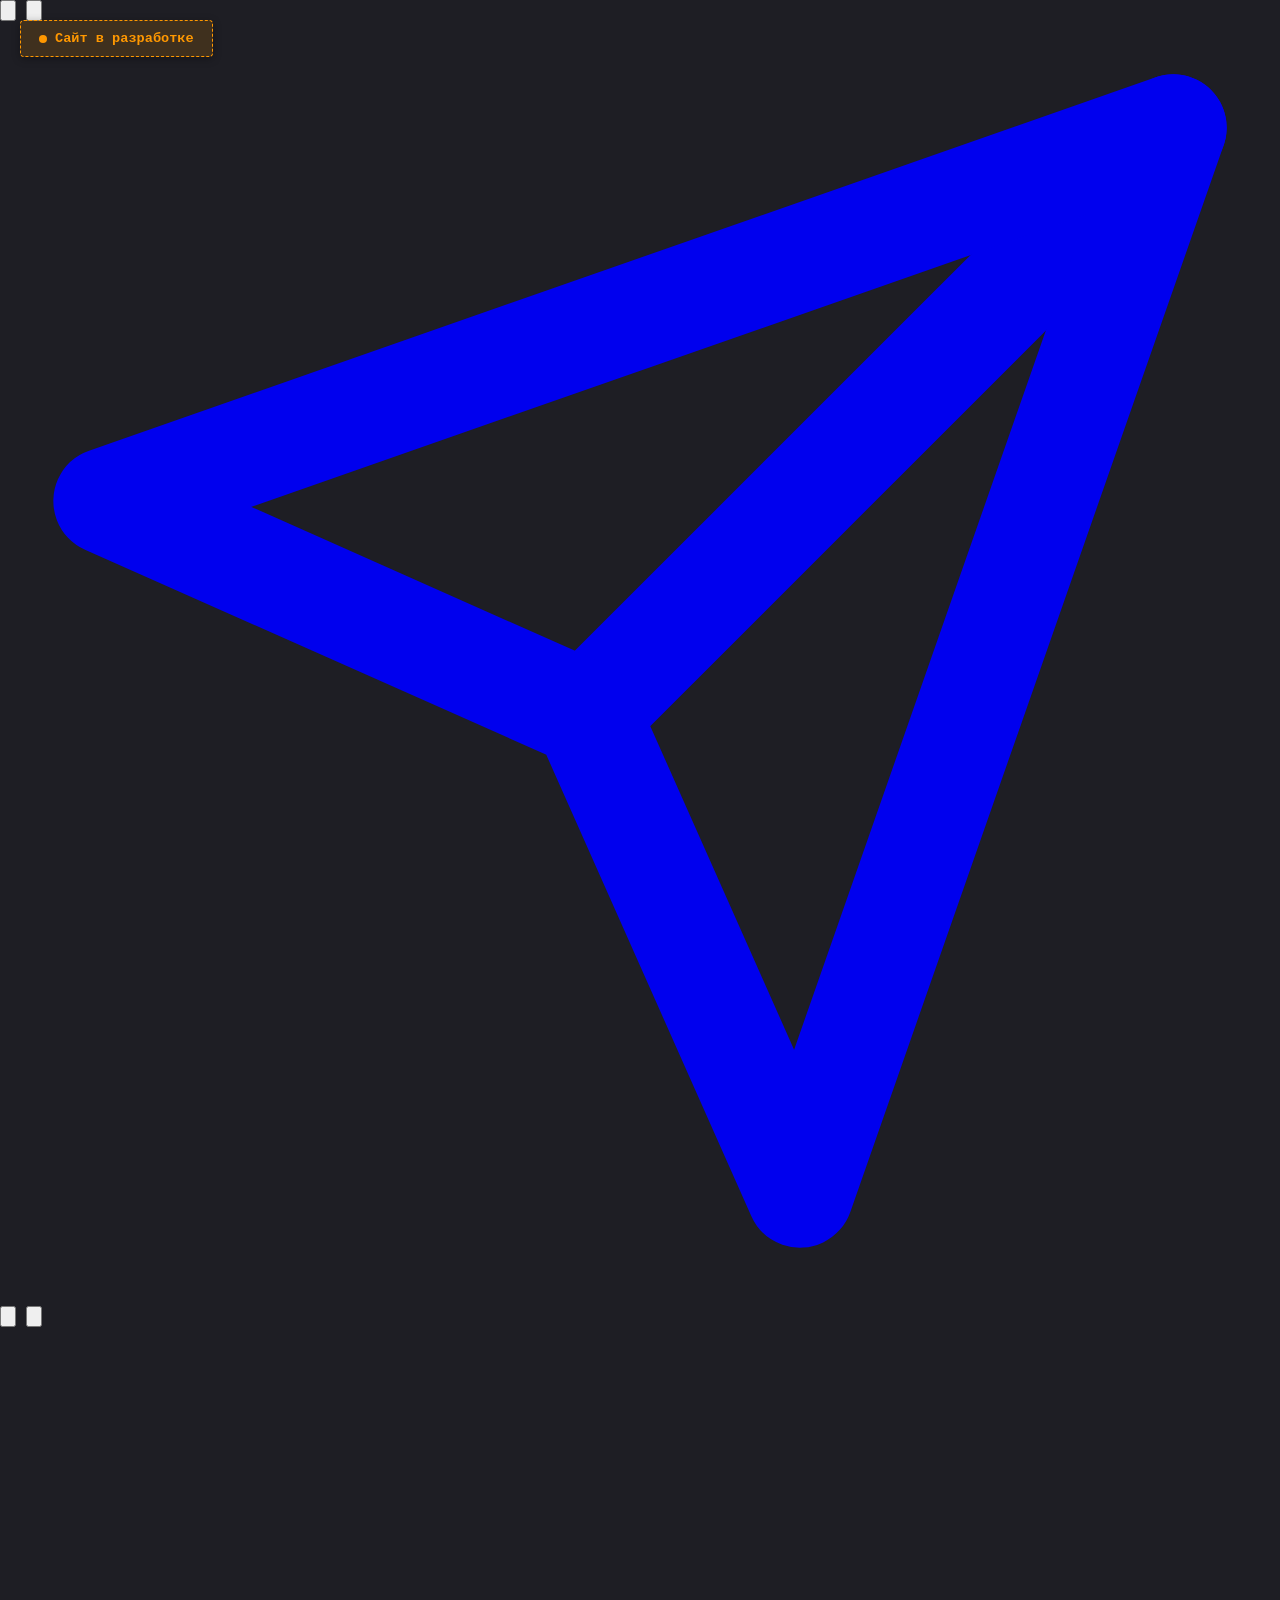
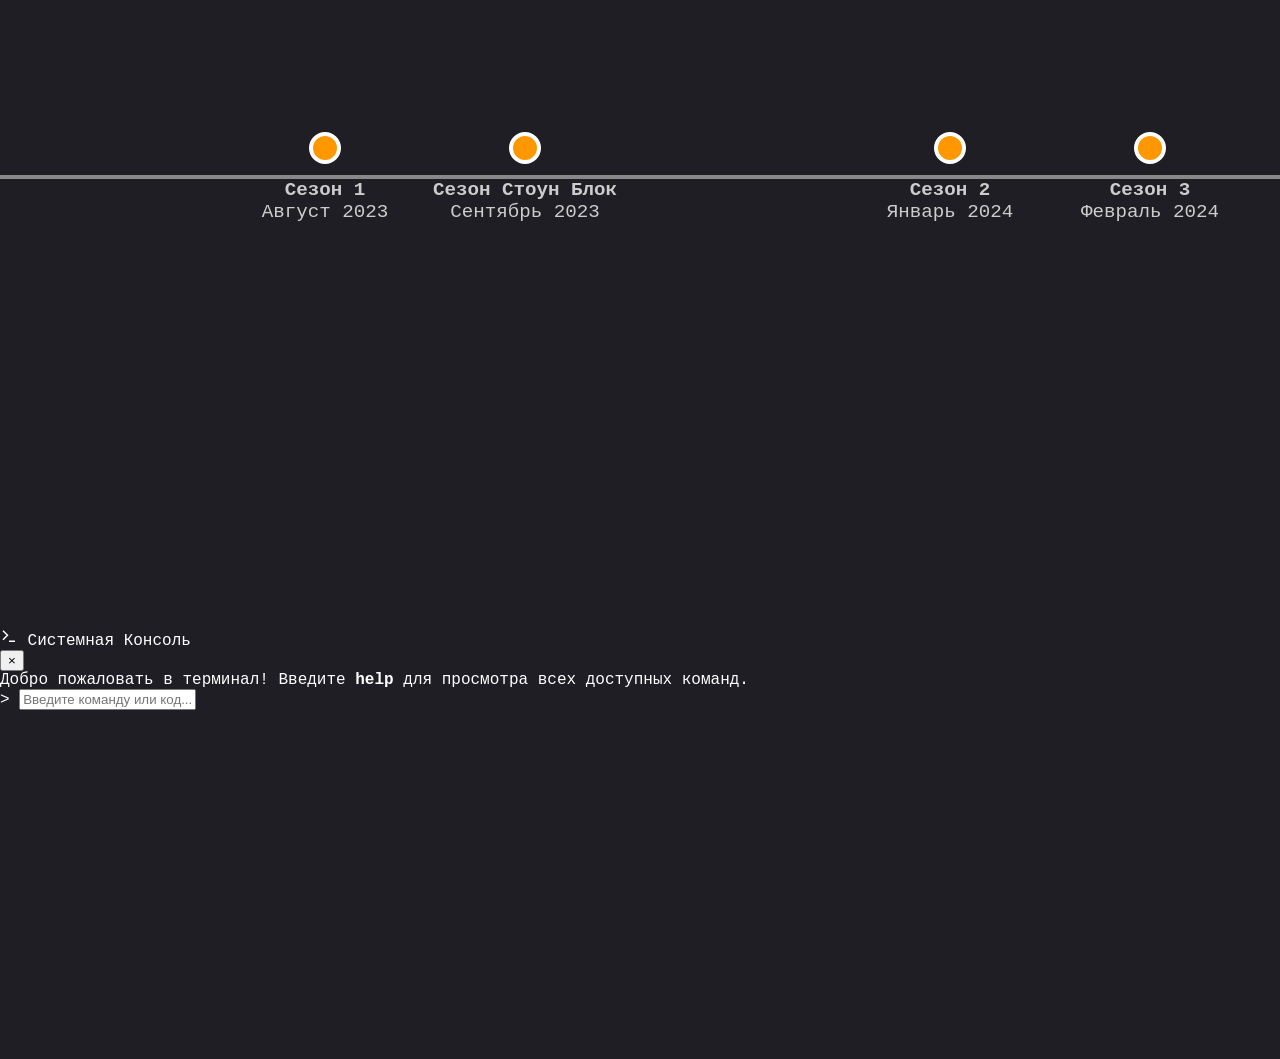
==== commit d3b7aa94: "Update index.html" ====
--- a/index.html
+++ b/index.html
@@ -6,13 +6,17 @@
     <title>Хронология серверов</title>
     
     <!-- Подключаем иконку сайта -->
-    <link rel="icon" type="image/png" href="favicon.png">
+    <link rel="icon" type="image/png" href="images\favicon42.png">
 
     <link rel="stylesheet" href="style.css">
 </head>
 <body>
+
+
+    
     <div class="site-background" id="bg-element"></div>
-
+    
+ 
     <!-- Плашка «Сайт в разработке» слева сверху -->
     <div class="top-nav-left">
         <div class="dev-badge">
@@ -22,41 +26,191 @@
     </div>
 
     <!-- Кнопки навигации справа сверху -->
-    <div class="top-nav">
-        <!-- <a href="ССЫЛКА_НА_ДИСКОРД" target="_blank" class="discord-btn">Дискорд</a>  -->
-        <a href="https://тирлист" target="_blank" class="btn">Тир-лист</a>
-        <a href="https://t.me/snowmine1" target="_blank" class="btn">ТГК</a>
+<!-- Новая навигация справа в стиле YouTube -->
+<!-- Новая навигация справа (светлый прозрачный стиль) -->
+    <div class="top-nav-right">
+        
+        <!-- Кнопка Новостей (Переливается цветом) -->
+        <button id="news-btn" class="icon-btn news-icon-btn" title="Новости и обновления">
+            <svg viewBox="0 0 24 24" fill="none" stroke="currentColor" stroke-width="2" stroke-linecap="round" stroke-linejoin="round">
+                <path d="M4 22h16a2 2 0 0 0 2-2V4a2 2 0 0 0-2-2H8a2 2 0 0 0-2 2v16a2 2 0 0 1-2 2Zm0 0a2 2 0 0 1-2-2v-9c0-1.1.9-2 2-2h2"></path>
+                <path d="M18 14h-8"></path>
+                <path d="M15 18h-5"></path>
+                <path d="M10 6h8v4h-8z"></path>
+            </svg>
+        </button>
+
+                <!-- Кнопка капля Вкл/Выкл фоновых эффектов (погода и фильтр вместе) -->
+        <button id="effects-toggle-btn" class="icon-btn" title="Вкл/Выкл фоновые эффекты (погода и фильтр)">
+            <svg viewBox="0 0 24 24" fill="none" stroke="currentColor" stroke-width="2" stroke-linecap="round" stroke-linejoin="round">
+                <path d="M12 2.69l5.66 5.66a8 8 0 1 1-11.31 0z"></path>
+            </svg>
+        </button>
+
+        <!-- Кнопка Telegram (Белый самолетик) -->
+        <a href="https://t.me/snowmine1" target="_blank" class="icon-btn" title="ТГК">
+            <svg viewBox="0 0 24 24" fill="none" stroke="currentColor" stroke-width="2" stroke-linecap="round" stroke-linejoin="round">
+                <line x1="22" y1="2" x2="11" y2="13"></line>
+                <polygon points="22 2 15 22 11 13 2 9 22 2"></polygon>
+            </svg>
+        </a>
+
+        <!-- Кнопка Тир-листа -->
+        <button id="open-tierlist-btn" class="icon-btn" title="Тир-лист">
+            <svg viewBox="0 0 24 24" fill="none" stroke="currentColor" stroke-width="2" stroke-linecap="round" stroke-linejoin="round">
+                <line x1="8" y1="6" x2="21" y2="6"></line>
+                <line x1="8" y1="12" x2="21" y2="12"></line>
+                <line x1="8" y1="18" x2="21" y2="18"></line>
+                <line x1="3" y1="6" x2="3.01" y2="6"></line>
+                <line x1="3" y1="12" x2="3.01" y2="12"></line>
+                <line x1="3" y1="18" x2="3.01" y2="18"></line>
+            </svg>
+        </button>
+
+        <!-- Кнопка ввода кода (Иконка терминала) -->
+        <button id="secret-console-btn" class="icon-btn" title="Ввести код">
+            <svg viewBox="0 0 24 24" fill="none" stroke="currentColor" stroke-width="2" stroke-linecap="round" stroke-linejoin="round">
+                <polyline points="4 17 10 11 4 5"></polyline>
+                <line x1="12" y1="19" x2="20" y2="19"></line>
+            </svg>
+        </button>
+
+
+
     </div>
 
     <div class="timeline-wrapper" id="scroll-container">
-        <div class="timeline" id="timeline"></div>
-    </div>
-
-    <!-- Модальное окно -->
+        <div class="timeline" id="timeline">
+            <!-- Невидимый широкий хитбокс для удобного перетаскивания -->
+            <div class="timeline-drag-area"></div>
+        </div>
+    </div>
+    <!-- Индикаторы края (маркеры таймлайна) -->
+<!-- Индикаторы края (маркеры таймлайна) -->
+    <div id="scroll-indicator-left" class="scroll-indicator left" title="Есть сезоны в прошлом"></div>
+    <div id="scroll-indicator-right" class="scroll-indicator right" title="Есть сезоны в будущем"></div>
+
+    <!-- Всплывающая оранжевая полоса прогресса снизу -->
+    <div id="bottom-progress-container" class="bottom-progress-container">
+        <div id="bottom-progress-bar" class="bottom-progress-bar"></div>
+    </div>
+
+    
+
+    <!-- 1. Модальное окно СЕЗОНА -->
     <div class="modal" id="modal">
-        <div class="modal-content">
-            <span class="close-btn" id="close-modal">&times;</span>
-            <h1 id="modal-title"></h1>
-            <h3 id="modal-version" style="color: #4CAF50;"></h3>
-            
-            <!-- Сюда будет динамически собираться весь наш кастомный контент -->
-            <div id="modal-body-content"></div>
-
-            <a href="#" id="modal-download" target="_blank" class="download-btn">Скачать мир</a>
-        </div>
-    </div>
-
-    <script>const seasons = [];</script>
-    
+        <div class="modal-content season-modal-content">
+            
+            <!-- Фиксированная верхняя плашка -->
+            <div class="modal-header">
+                <h2 id="modal-title"></h2>
+                <span class="close-btn" id="close-modal">&times;</span>
+            </div>
+
+            <!-- Прокручиваемая область под плашкой -->
+            <div class="modal-body">
+                <h3 id="modal-version" style="color: #4CAF50; margin-top: 5px; margin-bottom: 15px;"></h3>
+                <div class="modal-divider"></div>
+                <div id="modal-body-content"></div>
+                
+                <div class="modal-divider"></div>
+                <a href="#" id="modal-download" target="_blank" class="download-btn">Скачать мир</a>
+            </div>
+
+        </div>
+    </div>
+
+
+    <!-- 2. Модальное окно НОВОСТЕЙ -->
+    <div class="modal" id="news-modal">
+        <div class="modal-content season-modal-content">
+            <!-- Закрепленная верхняя плашка -->
+            <div class="modal-header">
+                <h2>Новости</h2>
+                <span class="close-btn" id="close-news">&times;</span>
+            </div>
+            <!-- Скроллируемая часть -->
+            <div class="modal-body" id="news-container">
+                <!-- Сюда скрипт вставит новости -->
+            </div>
+        </div>
+    </div>
+
+    <!-- 3. Модальное окно ТИР-ЛИСТА -->
+    <div class="modal" id="tierlist-modal">
+        <!-- ДОБАВЛЕН КЛАСС tierlist-wide -->
+        <div class="modal-content season-modal-content tierlist-wide">
+            
+            <!-- Фиксированная верхняя плашка -->
+            <div class="modal-header">
+                <h2>Оцените сезоны</h2>
+                <span class="close-btn" id="close-tierlist-btn">&times;</span>
+            </div>
+            
+            <!-- Прокручиваемая область контента -->
+            <div class="modal-body" id="tierlist-body-content">
+                <!-- Сюда динамически рендерится тир-лист из скрипта -->
+            </div>
+            
+        </div>
+    </div>
+
+    <!-- Перед подключением скриптов сезонов[cite: 3] -->
+    <script>
+        const seasons = [];
+        const news = [];
+    </script>
+    
+    <script src="data/news.js"></script>
+    
+    <script src="data/tierlist.js"></script>
+    <script src="data/players.js"></script>
     <!-- Подключаем сезоны -->
     <script src="data/season1.js"></script>
+    <script src="data/season1SB.js"></script>
+    <script src="data/season2.js"></script>
+    <script src="data/season3.js"></script>
+    <script src="data/season4.js"></script>
+    <script src="data/season5.js"></script>
     <!-- <script src="data/season2.js"></script> -->
     
+
+    
+<!-- Лайтбокс для просмотра фото -->
+    <div class="image-lightbox" id="lightbox">
+        <img id="lightbox-img" src="" alt="Полный размер">
+    </div>
+
+
+        <!-- ВСТРОЕННАЯ КОНСОЛЬ СЕКРЕТНЫХ КОМАНД -->
+    <div id="console-modal" class="console-modal">
+        <div class="console-modal-content">
+            <div class="console-header">
+                <div class="console-title">
+                    <svg viewBox="0 0 24 24" width="18" height="18" fill="none" stroke="currentColor" stroke-width="2">
+                        <polyline points="4 17 10 11 4 5"></polyline>
+                        <line x1="12" y1="19" x2="20" y2="19"></line>
+                    </svg>
+                    <span>Системная Консоль</span>
+                </div>
+                <button id="console-close-btn" class="console-close">&times;</button>
+            </div>
+            
+            <!-- Область вывода сообщений -->
+            <div id="console-output" class="console-output">
+                <div class="console-line system">Добро пожаловать в терминал! Введите <b>help</b> для просмотра всех доступных команд.</div>
+            </div>
+
+            <!-- Поле ввода команды (без кнопки «Ввод», отправка по нажатию Enter) -->
+            <form id="console-form" class="console-input-row">
+                <span class="console-prompt">&gt;</span>
+                <input type="text" id="console-input" placeholder="Введите команду или код..." autocomplete="off">
+            </form>
+        </div>
+    </div>
+
+
+
     <script src="app.js"></script>
-    
-    <!-- Лайтбокс для просмотра фото на полный экран -->
-    <div class="image-lightbox" id="lightbox" onclick="this.style.display='none'">
-        <img id="lightbox-img" src="" alt="Полный размер">
-    </div>
 </body>
-</html>+</html>
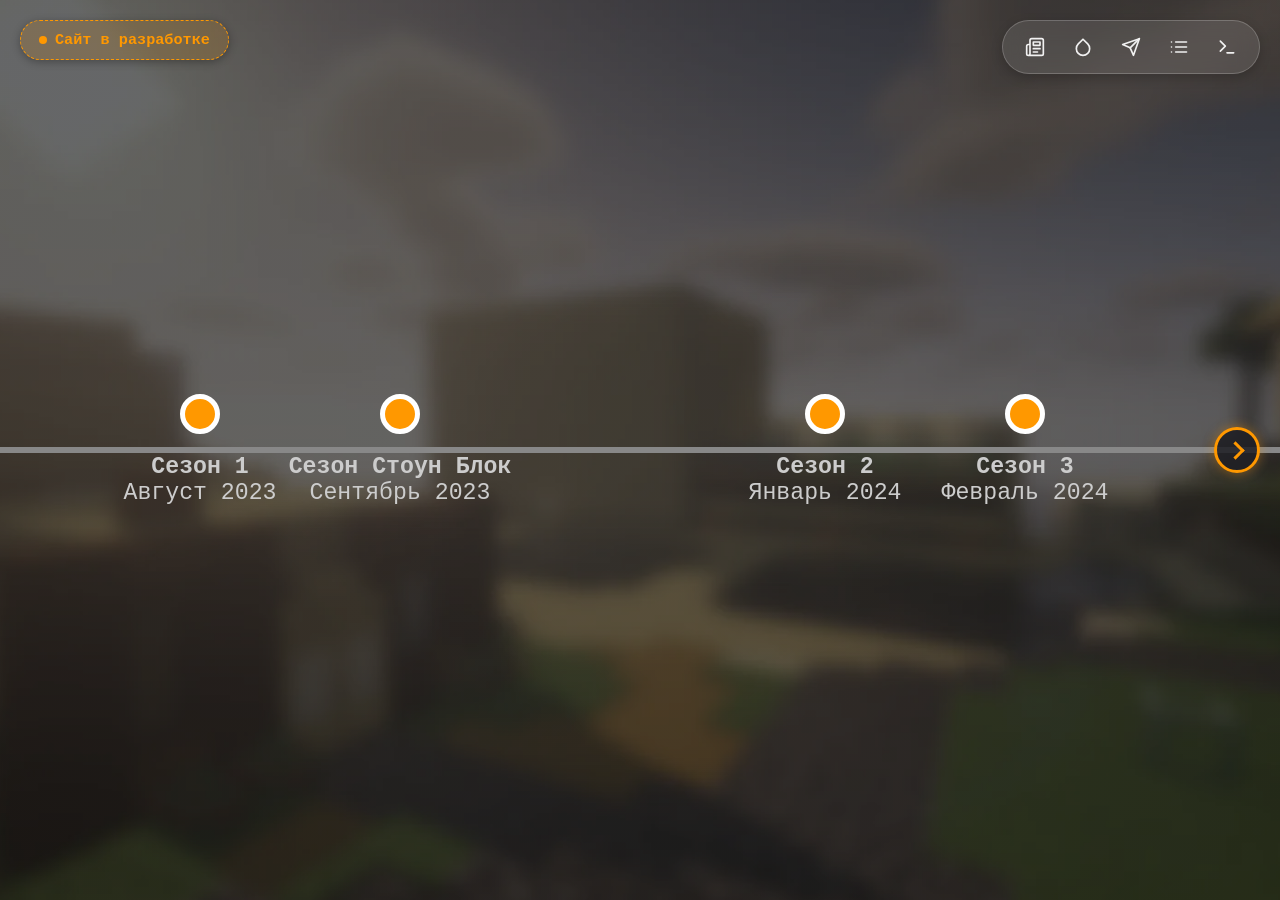
==== commit 25ac87dd: "Add files via upload" ====
--- a/index.html
+++ b/index.html
@@ -213,4 +213,4 @@
 
     <script src="app.js"></script>
 </body>
-</html>
+</html>
--- a/style.css
+++ b/style.css
@@ -5,6 +5,7 @@
     color: #ffffff;
     font-family: 'Courier New', Courier, monospace;
     overflow: hidden; 
+
 }
 
 /* Фиксированный размытый фон на весь экран */
@@ -12,11 +13,11 @@
     position: fixed;
     top: 0;
     left: 0;
-    width: 100vw;
-    height: 100vh;
+    width: 100%; /* Было 100vw */
+    height: 100%; /* Было 100vh */
     background-size: cover;
     background-position: center;
-    filter: blur(10px) brightness(0.4); /* Размытие и затемнение для читаемости */
+    filter: brightness(0.4); /* Размытие и затемнение для читаемости */
     transform: scale(1.1); /* Увеличиваем, чтобы не было белых краев при размытии */
     z-index: -1; /* Отправляем на задний план под весь контент */
     transition: background-image 1.5s ease-in-out;
@@ -49,10 +50,10 @@
     background-color: rgba(255, 152, 0, 0.15); /* Полупрозрачный оранжевый фон */
     color: #ff9800; /* Яркий оранжевый текст */
     padding: 10px 18px;
-    font-size: 0.85rem;
+    font-size: 0.95rem;
     font-weight: bold;
     border: 1px dashed #ff9800; /* Пунктирная рамка */
-    border-radius: 4px;
+    border-radius: 20px;
     display: flex;
     align-items: center;
     gap: 8px;
@@ -73,20 +74,28 @@
     100% { transform: scale(0.95); opacity: 0.8; }
 }
 
+/* Перевод основных зелёных кнопок на оранжевый цвет */
 .btn {
-    background-color: #4CAF50;
+    background-color: #2E7D32; /* Чуть более спокойный зелёный фон */
     color: white;
     padding: 10px 20px;
     text-decoration: none;
     font-weight: bold;
-    border: 2px solid #2E7D32;
-    border-radius: 4px;
-    transition: transform 0.2s;
-}
-
+    border: 2px solid #4CAF50; /* Яркая зелёная обводка */
+    border-radius: 6px;
+    
+    /* Та самая чёрная размытая тень вокруг кнопки */
+    box-shadow: 0 4px 15px rgba(0, 0, 0, 0.8); 
+    
+    /* Плавная анимация для тени и позиции */
+    transition: transform 0.2s, background-color 0.2s, box-shadow 0.2s;
+}
+
+/* Эффект при наведении на кнопку */
 .btn:hover {
-    transform: scale(1.05);
-    background-color: #45a049;
+    transform: scale(1.05) translateY(-2px); /* Кнопка слегка "взлетает" */
+    background-color: #4CAF50; /* Становится ярче */
+    box-shadow: 0 8px 25px rgba(0, 0, 0, 1); /* Тень становится больше и гуще */
 }
 
 /* Кнопка Discord в фирменных цветах (на будущее) */
@@ -101,19 +110,16 @@
     transition: transform 0.2s, background-color 0.2s;
 }
 
-.discord-btn:hover {
-    transform: scale(1.05);
-    background-color: #4752C4;
-}
 
 .timeline-wrapper {
-    width: 100vw;
-    height: 100vh;
-    overflow-x: auto; 
-    overflow-y: hidden;
-    display: flex;
-    align-items: center;
-    scroll-behavior: smooth;
+    width: 100%; 
+    height: 100%;
+    overflow: hidden;
+    position: fixed;
+    top: 0;
+    left: 0;
+    display: flex;
+    align-items: center; /* Центрирует таймлайн строго по вертикали экрана */
 }
 
 .timeline-wrapper::-webkit-scrollbar {
@@ -121,12 +127,8 @@
 }
 
 .timeline {
-    display: flex;
-    align-items: center;
     position: relative;
-    padding-left: 10vw;
-    padding-right: 50vw;
-    min-width: max-content;
+    height: 0;
 }
 
 .timeline::before {
@@ -135,15 +137,18 @@
     top: 50%;
     left: 0;
     width: 100%;
-    height: 4px;
+    height: 6px; /* Было 4px[cite: 12] */
     background-color: #888;
     transform: translateY(-50%);
     z-index: 1;
 }
 
+
 .season-node {
-    position: relative;
-    width: 250px;
+    position: absolute; /* Меняем relative на absolute */
+    top: 50%;
+    transform: translate(-50%, -50%); /* Поднимает карточку ровно на линию */
+    width: 290px; 
     display: flex;
     flex-direction: column;
     align-items: center;
@@ -151,12 +156,13 @@
     cursor: pointer;
 }
 
+/* 3. Делаем кружочки крупнее (были 24х24px[cite: 12]) */
 .dot {
-    width: 24px;
-    height: 24px;
+    width: 30px;
+    height: 30px;
     background-color: #ff9800;
     border-radius: 50%;
-    border: 4px solid #fff;
+    border: 5px solid #fff; /* Рамку тоже сделали чуть толще[cite: 12] */
     transition: transform 0.3s, background-color 0.3s;
 }
 
@@ -166,15 +172,15 @@
 }
 
 .date {
-    margin-top: 15px;
-    font-size: 1.2rem;
+    margin-top: 20px; /* Сделали отступ больше, так как кружок вырос[cite: 12] */
+    font-size: 1.45rem; 
     color: #ccc;
     text-align: center;
 }
 
 .hover-image-container {
     position: absolute;
-    bottom: 40px;
+    bottom: 50px; /* Было 40px[cite: 12] */
     opacity: 0;
     visibility: hidden;
     transition: opacity 0.3s, bottom 0.3s;
@@ -194,7 +200,7 @@
 .season-node:hover .hover-image-container {
     opacity: 1;
     visibility: visible;
-    bottom: 50px;
+    bottom: 60px; /* Было 50px[cite: 12] */
 }
 
 /* Модалка */
@@ -204,8 +210,8 @@
     position: fixed;
     top: 0;
     left: 0;
-    width: 100vw;
-    height: 100vh;
+    width: 100%; 
+    height: 100%;
     background-color: rgba(0, 0, 0, 0.85);
     z-index: 1000;
     justify-content: center;
@@ -214,11 +220,1054 @@
     transition: opacity 0.3s ease, visibility 0.3s ease;
 }
 
+
+/* Класс состояния "Открыто" */
+.modal.show {
+    visibility: visible;
+    opacity: 1;
+}
+
+.modal.show .modal-content {
+    transform: translateY(0);
+    opacity: 1;
+}
+
+
+
+.close-btn:hover {
+    color: white;
+}
+
+/* Обычная кнопка скачивания */
+.download-btn {
+    display: inline-block;
+    margin-top: 10px;
+    background-color: #2196F3;
+    color: white;
+    padding: 10px 20px;
+    text-decoration: none;
+    border-radius: 4px;
+    font-weight: bold;
+    transition: background-color 0.2s;
+}
+
+.download-btn:hover {
+    background-color: #0b7dda;
+}
+
+/* Стиль для недоступной/серой кнопки */
+.download-btn.disabled {
+    background-color: #555555 !important;
+    color: #aaaaaa !important;
+    cursor: not-allowed;
+    pointer-events: none;
+}
+
+/* Полноэкранный лайтбокс с зумом и перетаскиванием */
+
+
+/* Блок участников */
+.players-container {
+    margin: 20px 0;
+}
+
+/* Принудительный оранжевый цвет для версии игры (перебивает inline-стиль из HTML) */
+#modal-version,
+.players-title {
+    color: #4CAF50 !important; 
+}
+
+.modal-content h3,
+.modal-content h4 {
+    color: #ffffff;
+    margin-bottom: 10px;
+    font-size: 1.1rem;
+}
+
+.players-grid {
+    display: grid;
+    grid-template-columns: repeat(3, 1fr); /* Ровно 3 в ряд */
+    gap: 10px;
+}
+
+.player-card {
+    display: flex;
+    align-items: center;
+    gap: 10px;
+    background: rgba(255, 255, 255, 0.05);
+    padding: 8px 12px;
+    border-radius: 6px;
+    border: 1px solid rgba(255, 255, 255, 0.1);
+    box-sizing: border-box;
+    transition: transform 0.1s ease;
+    user-select: none; /* Запрещает выделение текста синим цветом при кликах */
+}
+
+/* Эффект при клике (когда кнопка мыши зажата) */
+.player-card:active {
+    transform: scale(0.92); /* Уменьшаем карточку на 8%, создавая эффект нажатия */
+}
+
+.player-head {
+    width: 32px;
+    height: 32px;
+    border-radius: 4px;
+    image-rendering: pixelated; /* Отключает размытие пикселей скина */
+}
+
+.player-name {
+    font-weight: bold;
+    font-size: 0.95rem;
+    color: #e0e0e0;
+    white-space: nowrap;
+    overflow: hidden;
+    text-overflow: ellipsis; /* Укорачивает слишком длинные ники */
+}
+
+/* Мобильная версия: 2 в ряд */
+@media (max-width: 600px) {
+    .players-grid {
+        grid-template-columns: repeat(2, 1fr);
+    }
+}
+
+/* Полноэкранный лайтбокс с зумом и перетаскиванием */
+.image-lightbox {
+    display: none;
+    position: fixed;
+    top: 0;
+    left: 0;
+    width: 100vw;
+    height: 100vh;
+    background-color: rgba(0, 0, 0, 0.95);
+    z-index: 2000;
+    justify-content: center;
+    align-items: center;
+    overflow: hidden;
+}
+
+.image-lightbox img {
+    max-width: 90vw;
+    max-height: 90vh;
+    border-radius: 4px;
+    box-shadow: 0 0 25px rgba(0,0,0,0.7);
+    cursor: zoom-in;
+    user-select: none;
+    /* Увеличиваем время анимации, чтобы зум был плавным и медленным */
+    transition: transform 0.3s ease-out; 
+}
+
+/* --- КРАЕВЫЕ ИНДИКАТОРЫ ПРОКРУТКИ --- */
+.scroll-indicator {
+    position: fixed;
+    top: 50%;
+    transform: translateY(-50%) scale(0); 
+    width: 40px;
+    height: 40px;
+    background-color: rgba(30, 30, 36, 0.85);
+    border-radius: 50%;
+    border: 3px solid #ff9800; /* Сплошная оранжевая обводка */
+    box-shadow: 0 0 12px rgba(255, 152, 0, 0.4);
+    z-index: 150;
+    cursor: pointer;
+    opacity: 0;
+    display: flex;
+    justify-content: center;
+    align-items: center;
+    transition: opacity 0.3s ease, transform 0.35s cubic-bezier(0.34, 1.56, 0.64, 1), background-color 0.2s, border-color 0.2s;
+}
+
+.scroll-indicator.left {
+    left: 20px;
+}
+
+.scroll-indicator.right {
+    right: 20px;
+}
+
+/* Создание жирной стрелочки влево (<) */
+.scroll-indicator.left::before {
+    content: '';
+    display: block;
+    width: 10px;
+    height: 10px;
+    border-left: 3px solid #ff9800;
+    border-bottom: 3px solid #ff9800;
+    transform: rotate(45deg);
+    margin-left: 4px;
+    transition: border-color 0.2s;
+}
+
+/* Создание жирной стрелочки вправо (>) */
+.scroll-indicator.right::before {
+    content: '';
+    display: block;
+    width: 10px;
+    height: 10px;
+    border-right: 3px solid #ff9800;
+    border-top: 3px solid #ff9800;
+    transform: rotate(45deg);
+    margin-right: 4px;
+    transition: border-color 0.2s;
+}
+
+/* Появление и анимация пульсации */
+.scroll-indicator.show {
+    opacity: 1;
+    transform: translateY(-50%) scale(1);
+    animation: indicator-pulse 2s infinite;
+}
+
+/* Эффект при наведении */
+.scroll-indicator.show:hover {
+    animation: none;
+    transform: translateY(-50%) scale(1.15);
+    background-color: #ff9800;
+    border-color: #ffffff;
+    box-shadow: 0 0 20px rgba(255, 152, 0, 0.8);
+}
+
+.scroll-indicator.show:hover::before {
+    border-color: #ffffff; /* Стрелка становится белой при наведении */
+}
+
+@keyframes indicator-pulse {
+    0% { box-shadow: 0 0 8px rgba(255, 152, 0, 0.3); }
+    50% { box-shadow: 0 0 18px rgba(255, 152, 0, 0.7); }
+    100% { box-shadow: 0 0 8px rgba(255, 152, 0, 0.3); }
+}
+
+.bottom-progress-container {
+    position: fixed;
+    bottom: -8px; /* Убирается за край экрана по своей высоте */
+    left: 0;
+    width: 100%; 
+    height: 10px;  /* Уменьшенная высота полоски */
+    background: rgba(20, 20, 20, 0.6);
+    backdrop-filter: blur(6px);
+    z-index: 200;
+    cursor: pointer;
+    opacity: 0;
+    pointer-events: auto;
+    user-select: none;
+    transition: bottom 0.2s cubic-bezier(0.16, 1, 0.3, 1), opacity 0.2s ease;
+}
+
+.bottom-progress-container.active,
+.bottom-progress-container:hover {
+    bottom: 0;
+    opacity: 1;
+}
+
+.bottom-progress-bar {
+    height: 100%;
+    width: 0%;
+    background: linear-gradient(90deg, #ff9800, #ff5722);
+    border-radius: 10px;
+    box-shadow: 0 0 8px #ff9800;
+    /* Строка transition удалена */
+}
+
+
+#autumn-leaves-container {
+    position: fixed;
+    top: 0;
+    left: 0;
+    width: 100vw;
+    height: 100vh;
+    pointer-events: none;
+    z-index: 0;
+    overflow: hidden;
+    perspective: 800px;
+}
+
+.autumn-leaf {
+    position: absolute;
+    top: -60px;
+    border-radius: 0 50% 50% 50%;
+    transform-style: preserve-3d;
+}
+
+/* Безопасное 3D-вращение: X и Y меняются в узких пределах, а Z крутится на полный оборот */
+@keyframes fallAndRotateSafe {
+    0% {
+        transform: translateY(-50px) translateX(0px) rotateX(var(--rot-x-start)) rotateY(var(--rot-y-start)) rotateZ(0deg);
+        opacity: 0;
+    }
+    10% {
+        opacity: var(--max-opacity);
+    }
+    90% {
+        opacity: var(--max-opacity);
+    }
+    100% {
+        transform: translateY(110vh) translateX(var(--wind-drift)) rotateX(var(--rot-x-end)) rotateY(var(--rot-y-end)) rotateZ(720deg);
+        opacity: 0;
+    }
+}
+
+
+#snow-container {
+    position: fixed;
+    top: 0;
+    left: 0;
+    width: 100vw;
+    height: 100vh;
+    pointer-events: none;
+    z-index: 0;
+}
+
+.snowflake {
+    position: absolute;
+    top: -10px;
+    background-color: #f0f8ff;
+    border-radius: 50%;
+}
+
+@keyframes snowFall {
+    0% { transform: translateY(-10vh) translateX(0); }
+    100% { transform: translateY(110vh) translateX(20px); }
+}
+
+
+/* Контейнер фонового сезонного тинта */
+#seasonal-filter {
+    position: fixed;
+    top: 0;
+    left: 0;
+    width: 100vw;
+    height: 100vh;
+    pointer-events: none; /* Не мешает кликам */
+    z-index: 0;
+    transition: background 1.5s ease;
+}
+
+/* Осень: Едва заметный тёплый оранжевый оттенок */
+.filter-autumn {
+    background: radial-gradient(circle, rgba(255, 152, 0, 0.04) 0%, rgba(216, 67, 21, 0.01) 100%);
+}
+
+/* Зима: Легчайший прохладный голубоватый оттенок */
+.filter-winter {
+    background: radial-gradient(circle, rgba(144, 202, 249, 0.04) 0%, rgba(21, 101, 192, 0.01) 100%);
+}
+
+/* Весна: Мягкий нежно-зеленоватый оттенок */
+.filter-spring {
+    background: radial-gradient(circle, rgba(165, 214, 167, 0.04) 0%, rgba(46, 125, 50, 0.01) 100%);
+}
+
+/* Лето: Очень легкий солнечно-золотистый оттенок */
+.filter-summer {
+    background: radial-gradient(circle, rgba(255, 235, 59, 0.04) 0%, rgba(255, 160, 0, 0.01) 100%);
+}
+
+
+
+/* --- СВЕТЛАЯ НАВИГАЦИЯ (GLASSMORPHISM) --- */
+.top-nav-right {
+    position: fixed;
+    top: 20px;
+    right: 20px;
+    z-index: 100;
+    
+    display: flex;
+    align-items: center;
+    gap: 8px; 
+    
+    /* Светлый полупрозрачный фон с эффектом размытия заднего плана */
+    background-color: rgba(255, 255, 255, 0.1); 
+    backdrop-filter: blur(10px);
+    -webkit-backdrop-filter: blur(10px);
+    border: 1px solid rgba(255, 255, 255, 0.2);
+    border-radius: 40px; 
+    padding: 6px 12px;
+    box-shadow: 0 4px 12px rgba(0, 0, 0, 0.2);
+}
+
+.icon-btn {
+    display: flex;
+    justify-content: center;
+    align-items: center;
+    width: 40px;
+    height: 40px;
+    border-radius: 50%;
+    background-color: transparent;
+    border: none;
+    color: #f1f1f1; 
+    cursor: pointer;
+    text-decoration: none;
+    transition: background-color 0.2s ease, color 0.2s ease;
+}
+
+.icon-btn svg {
+    width: 20px;
+    height: 20px;
+}
+
+.icon-btn:hover {
+    background-color: rgba(255, 255, 255, 0.25); 
+}
+
+/* Состояние, когда погода/фильтр отключены */
+.icon-btn.disabled::after {
+    content: '';
+    position: absolute;
+    top: 50%;
+    left: 15%;
+    width: 70%;
+    height: 2px;
+    background-color: #f1f1f1;
+    transform: translateY(-50%) rotate(-45deg);
+    border-radius: 1px;
+}
+
+.icon-btn.disabled:hover {
+    opacity: 0.7;
+    background-color: rgba(255, 255, 255, 0.15);
+}
+
+.icon-btn.disabled {
+    opacity: 0.4;
+    position: relative;
+}
+
+/* --- СТИЛИ ВСТРОЕННОЙ КОНСОЛИ --- */
+.console-modal {
+    display: none; /* Скрыта по умолчанию */
+    position: fixed;
+    top: 0;
+    left: 0;
+    width: 100vw;
+    height: 100vh;
+    background-color: rgba(0, 0, 0, 0.65);
+    backdrop-filter: blur(8px);
+    -webkit-backdrop-filter: blur(8px);
+    z-index: 1000;
+    justify-content: center;
+    align-items: center;
+}
+
+.console-modal.active {
+    display: flex;
+}
+
+.console-modal-content {
+    width: 90%;
+    max-width: 580px;
+    background: rgba(18, 20, 26, 0.95);
+    border: 1px solid rgba(255, 255, 255, 0.2);
+    border-radius: 14px;
+    box-shadow: 0 10px 30px rgba(0, 0, 0, 0.7);
+    overflow: hidden;
+    display: flex;
+    flex-direction: column;
+    font-family: 'Courier New', Courier, monospace;
+}
+
+.console-header {
+    background: rgba(255, 255, 255, 0.05);
+    padding: 10px 16px;
+    display: flex;
+    justify-content: space-between;
+    align-items: center;
+    border-bottom: 1px solid rgba(255, 255, 255, 0.1);
+}
+
+.console-title {
+    display: flex;
+    align-items: center;
+    gap: 8px;
+    color: #4fc3f7;
+    font-weight: bold;
+    font-size: 14px;
+}
+
+.console-close {
+    background: none;
+    border: none;
+    color: #aaa;
+    font-size: 22px;
+    cursor: pointer;
+    transition: color 0.2s;
+}
+
+.console-close:hover {
+    color: #fff;
+}
+
+/* Область вывода текста */
+.console-output {
+    height: 220px;
+    padding: 14px;
+    overflow-y: auto;
+    display: flex;
+    flex-direction: column;
+    gap: 8px;
+    font-size: 13px;
+    line-height: 1.4;
+    color: #e0e0e0;
+}
+
+.console-line.user {
+    color: #4caf50;
+}
+
+.console-line.system {
+    color: #b0bec5;
+}
+
+.console-line.success {
+    color: #81c784;
+}
+
+.console-line.error {
+    color: #e57373;
+}
+
+.console-line.secret {
+    color: #ffd54f;
+    font-weight: bold;
+}
+
+/* Строка ввода */
+.console-input-row {
+    display: flex;
+    align-items: center;
+    padding: 10px 14px;
+    background: rgba(0, 0, 0, 0.3);
+    border-top: 1px solid rgba(255, 255, 255, 0.1);
+}
+
+.console-prompt {
+    color: #4fc3f7;
+    font-weight: bold;
+    margin-right: 8px;
+}
+
+#console-input {
+    flex: 1;
+    background: transparent;
+    border: none;
+    outline: none;
+    color: #fff;
+    font-family: inherit;
+    font-size: 14px;
+}
+
+.console-send-btn {
+    background: rgba(255, 255, 255, 0.15);
+    border: none;
+    color: #fff;
+    padding: 4px 12px;
+    border-radius: 6px;
+    cursor: pointer;
+    font-family: inherit;
+    font-size: 12px;
+    transition: background-color 0.2s;
+}
+
+.console-send-btn:hover {
+    background: rgba(255, 255, 255, 0.3);
+}
+
+
+/* --- ВЕСНА (Март, Апрель): Легкий дождевой эффект --- */
+#spring-rain-container {
+    position: fixed;
+    top: 0;
+    left: 0;
+    width: 100vw;
+    height: 100vh;
+    pointer-events: none;
+    z-index: 0;
+    overflow: hidden;
+}
+
+.spring-raindrop {
+    position: absolute;
+    width: 2.2px;
+    height: 20px;
+    background: linear-gradient(to bottom, rgba(255, 255, 255, 0), rgba(255, 255, 255, 0.7)); /* Белые капли */
+    opacity: 0;
+    pointer-events: none;
+}
+
+@keyframes springRain {
+    0% {
+        transform: translateY(-10vh) translateX(0);
+        opacity: 0;
+    }
+    10% {
+        opacity: 0.6;
+    }
+    90% {
+        opacity: 0.6;
+    }
+    100% {
+        /* Падают вниз на 100vh с небольшим смещением вбок от ветра */
+        transform: translateY(105vh) translateX(-20vw);
+        opacity: 0;
+    }
+}
+
+/* --- МАЙ: Светлячки (Предвкушение каникул) --- */
+#may-fireflies-container {
+    position: fixed;
+    top: 0;
+    left: 0;
+    width: 100vw;
+    height: 100vh;
+    pointer-events: none;
+    z-index: 0;
+    overflow: hidden;
+}
+
+.may-firefly {
+    position: absolute;
+    background-color: #e6ee9c;
+    border-radius: 50%;
+    box-shadow: 0 0 10px 3px rgba(230, 238, 156, 0.6);
+    opacity: 0;
+}
+
+@keyframes fireflyFloat {
+    0% { transform: translateY(0) scale(0.8); opacity: 0; }
+    50% { opacity: 1; transform: translateY(-3vh) scale(1.2); }
+    100% { transform: translateY(-6vh) scale(0.8); opacity: 0; }
+}
+
+
+
+.summer-glare {
+    position: absolute;
+    background: radial-gradient(circle, rgba(255,255,255,0.7) 0%, rgba(255,223,105,0.3) 40%, rgba(255,255,255,0) 80%);
+    border-radius: 50%;
+    mix-blend-mode: screen;
+    pointer-events: none;
+    opacity: 0;
+}
+
+/* --- ЛЕТО: Солнечный свет сбоку и цветовые переливы --- */
+#seasonal-filter.filter-summer {
+    /* Направленный мягкий свет из правого верхнего угла + тёплые переливы */
+    background: radial-gradient(circle at 85% 15%, rgba(255, 215, 0, 0.08) 0%, rgba(255, 140, 0, 0.03) 45%, rgba(15, 15, 15, 0) 80%);
+    /* Плавная анимация «дыхания» света */
+    animation: sunGlowBreath 8s ease-in-out infinite alternate;
+}
+
+@keyframes sunGlowBreath {
+    0% {
+        opacity: 0.6;
+        transform: scale(1);
+    }
+    100% {
+        opacity: 1;
+        transform: scale(1.04);
+    }
+}
+
+/* Убираем захват со всего фона, но оставляем блокировку синего выделения текста */
+#scroll-container {
+    cursor: default; 
+    user-select: none; 
+    -webkit-user-select: none; 
+}
+
+/* Создаем широкий невидимый хитбокс ровно поверх линии */
+.timeline-drag-area {
+    position: absolute;
+    top: 50%;
+    left: 0;
+    width: 100%;
+    height: 50px; /* По 50px вверх и вниз от центральной оси */
+    transform: translateY(-50%);
+    z-index: 1; /* Оставляем хитбокс под точками, у которых z-index: 2[cite: 4] */
+    cursor: grab;
+}
+
+#scroll-container.dragging .timeline-drag-area {
+    cursor: grabbing;
+}
+
+#scroll-container.dragging .season-node {
+    pointer-events: none;
+}
+
+/* Класс для плавного исчезновения погодного контейнера */
+.weather-fade-out {
+    animation: weatherFadeOut 0.5s ease forwards;
+}
+
+@keyframes weatherFadeOut {
+    0% {
+        opacity: 1;
+    }
+    100% {
+        opacity: 0;
+    }
+}
+
+
+/* --- Кнопка новостей слева --- */
+
+
+/* --- ПЛАВНАЯ АНИМАЦИЯ ДЛЯ КНОПКИ НОВОСТЕЙ --- */
+.news-icon-btn {
+    animation: smoothColorGlow 4s infinite ease-in-out;
+}
+
+@keyframes smoothColorGlow {
+    0% {
+        color: #ff9800; /* Основной оранжевый цвет сайта */
+        filter: drop-shadow(0 0 2px rgba(255, 152, 0, 0.4));
+    }
+    50% {
+        color: #ffc107; /* Мягкий кораллово-красный */
+        filter: drop-shadow(0 0 6px rgba(255, 82, 82, 0.6));
+    }
+    100% {
+        color: #ff9800;
+        filter: drop-shadow(0 0 2px rgba(255, 152, 0, 0.4));
+    }
+}
+
+/* При наведении делаем акцент чуть ярче */
+.news-icon-btn:hover {
+    animation-play-state: paused; 
+    color: #ffffff;
+    background-color: rgba(255, 152, 0, 0.3);
+}
+
+
+/* =========================================
+   ОКНО НОВОСТЕЙ
+========================================= */
+
+
+
+/* 3. Контейнер, который мы теперь скроллим */
+#news-container {
+    padding: 30px;
+    overflow-y: auto;
+    flex-grow: 1; /* Заставляет блок занять все оставшееся место */
+}
+
+/* =========================================
+   СТИЛЬ ДАТЫ: "ПОЛОСКА - ДАТА - ПОЛОСКА"
+========================================= */
+.news-date {
+    display: flex;
+    align-items: center;
+    justify-content: center;
+    text-align: center;
+    color: #aaa;
+    font-weight: bold;
+    font-size: 1.1rem;
+    margin: 10px 0 25px 0;
+    text-transform: uppercase;
+    letter-spacing: 2px;
+}
+
+/* Сами полоски */
+.news-date::before,
+.news-date::after {
+    content: '';
+    flex: 1; /* Заставляем полоски занять всё свободное пространство по бокам */
+    border-bottom: 2px solid #555;
+}
+
+.news-date::before {
+    margin-right: 15px; /* Отступ до текста */
+}
+
+.news-date::after {
+    margin-left: 15px; /* Отступ после текста */
+}
+
+/* =========================================
+   ПРОЧИЕ СТИЛИ НОВОСТЕЙ
+========================================= */
+.news-item {
+    margin-bottom: 50px;
+}
+
+.news-item:last-child {
+    margin-bottom: 0;
+}
+
+.news-item h2 {
+    text-align: center;
+    margin-top: 0;
+}
+
+.news-item img {
+    width: 100%;
+    border-radius: 8px;
+    margin: 15px 0;
+    box-shadow: 0 4px 15px rgba(0,0,0,0.5); /* Добавляем сочную тень картинкам */
+}
+
+.news-item ul {
+    line-height: 1.6;
+    font-size: 1.05rem;
+}
+
+
+/* --- КАСТОМНАЯ ПОЛОСА ПРОКРУТКИ БЕЗ ФОНА И СТРЕЛОК --- */
+
+/* Для Firefox */
+* {
+    scrollbar-width: thin;
+    scrollbar-color: rgba(255, 255, 255, 0.25) transparent;
+}
+
+/* Для Chrome, Edge, Safari — делаем полосу шире (например, 12px) */
+::-webkit-scrollbar {
+    width: 12px;   
+    height: 12px;  
+}
+
+/* Убираем фон дорожки */
+::-webkit-scrollbar-track {
+    background: transparent;
+}
+
+/* Ползунок: делаем шире и короче за счет прозрачных отступов сверху и снизу */
+::-webkit-scrollbar-thumb {
+    background: rgba(255, 255, 255, 0.25); /* Серовато-полупрозрачный оттенок */
+    border-radius: 10px;
+    
+    /* Эти отступы уменьшают высоту ползунка, делая его короче */
+    border-left: 3px solid transparent;
+    border-right: 3px solid transparent;
+    border-top: 14px solid transparent;    /* Отступ сверху (скрывает верхнюю часть) */
+    border-bottom: 14px solid transparent; /* Отступ снизу */
+    
+    background-clip: padding-box;
+    transition: background 0.2s ease;
+}
+
+/* Эффект при наведении на ползунок */
+::-webkit-scrollbar-thumb:hover {
+    background: rgba(255, 152, 0, 0.7); /* Оранжевый при наведении */
+}
+
+/* Принудительное отключение всех стрелок и кнопок прокрутки в WebKit */
+::-webkit-scrollbar-button,
+::-webkit-scrollbar-button:single-button,
+::-webkit-scrollbar-button:vertical:decrement,
+::-webkit-scrollbar-button:vertical:increment,
+::-webkit-scrollbar-button:horizontal:decrement,
+::-webkit-scrollbar-button:horizontal:increment {
+    display: none !important;
+    height: 0 !important;
+    width: 0 !important;
+}
+
+
+/* --- 1. ФИКС ИНТЕРАКТИВНОГО ЛОГОТИПА И ЧАСТИЦ --- */
+/* --- ИНТЕРАКТИВНЫЙ ЛОГОТИП И ЧАСТИЦЫ --- */
+#interactive-logo {
+    position: absolute; /* или fixed, как у тебя прописано */
+    left: 50%;
+    translate: -50% 0; /* Это свойство не будет перебиваться анимацией transform */
+}
+
+#logo-text {
+    margin: 0;
+    font-size: 3rem;
+    font-weight: 900;
+    letter-spacing: 4px;
+    color: #ffffff;
+    text-shadow: 0 0 15px rgba(255, 255, 255, 0.6), 0 0 30px rgba(255, 152, 0, 0.4);
+}
+
+/* Анимация подпрыгивания и встряхивания надписи при клике */
+.logo-bounce-shake {
+    animation: logoBounceShake 0.5s ease-in-out;
+}
+
+@keyframes logoBounceShake {
+    0% { transform: translateX(-50%) translateY(0) rotate(0deg); }
+    20% { transform: translateX(-50%) translateY(-14px) rotate(-4deg); }
+    40% { transform: translateX(-50%) translateY(-16px) rotate(4deg); }
+    60% { transform: translateX(-50%) translateY(-6px) rotate(-2deg); }
+    80% { transform: translateX(-50%) translateY(-2px) rotate(1deg); }
+    100% { transform: translateX(-50%) translateY(0) rotate(0deg); }
+}
+
+#logo-particles {
+    position: absolute;
+    top: 0;
+    left: 0;
+    width: 100%;
+    height: 100%;
+    pointer-events: none;
+}
+
+.logo-particle {
+    position: absolute;
+    opacity: 0.9;
+    transition: transform 0.3s ease;
+}
+
+.logo-teleport-shake {
+    animation: teleportShake 1.8s cubic-bezier(0.36, 0.07, 0.19, 0.97) forwards;
+}
+
+
+@keyframes particleFallOff {
+    0% {
+        transform: translateY(0) rotate(0deg) scale(1);
+        opacity: 1;
+    }
+    20% {
+        transform: translateY(-10px) rotate(15deg) scale(1.1);
+        opacity: 1;
+    }
+    100% {
+        transform: translateY(120px) rotate(360deg) scale(0.3);
+        opacity: 0;
+    }
+}
+
+
+
+
+.logo-shake {
+    animation: logoShakeAnim 0.4s ease-in-out;
+}
+
+@keyframes logo-shake {
+    0% { transform: translateX(-50%) rotate(0deg); }
+    50% { transform: translateX(-50%) rotate(5deg); }
+    100% { transform: translateX(-50%) rotate(0deg); }
+}
+
+@keyframes logoShakeAnim {
+    0%, 100% { transform: rotate(0deg) translateX(0); }
+    25% { transform: rotate(-2deg) translateX(-2px); }
+    50% { transform: rotate(2deg) translateX(2px); }
+    75% { transform: rotate(-1deg) translateX(-1px); }
+}
+
+
+.logo-particle.landing {
+    /* Скорость падения берется из JS */
+    animation: particleLandOnLogo var(--fall-duration, 0.9s) cubic-bezier(0.25, 1, 0.5, 1) forwards;
+}
+
+
+@keyframes particleLandOnLogo {
+    0% {
+        transform: translateY(-40px) scale(0.4) 
+                   rotateX(var(--rot-x, 0deg)) 
+                   rotateY(var(--rot-y, 0deg)) 
+                   rotateZ(var(--rot-z-start, -20deg));
+        opacity: 0;
+    }
+    100% {
+        transform: translateY(0) scale(1) 
+                   rotateX(var(--rot-x, 0deg)) 
+                   rotateY(var(--rot-y, 0deg)) 
+                   rotateZ(var(--rot-z-end, 0deg));
+        opacity: 1;
+    }
+}
+
+/* Сдувание ветром */
+.logo-particle.falling-off {
+    animation: particleFallOffLogo 1.2s cubic-bezier(0.25, 1, 0.5, 1) forwards !important;
+}
+
+@keyframes particleFallOffLogo {
+    0% {
+        transform: translateY(0) 
+                   rotateX(var(--rot-x, 0deg)) 
+                   rotateY(var(--rot-y, 0deg)) 
+                   rotateZ(var(--rot-z-end, 0deg));
+        opacity: 1;
+    }
+    100% {
+        transform: translateY(200px) translateX(var(--wind-drift, 40px)) 
+                   rotateX(var(--rot-x, 0deg)) 
+                   rotateY(var(--rot-y, 0deg)) 
+                   rotateZ(calc(var(--rot-z-end, 0deg) + var(--rot-fall, 180deg)));
+        opacity: 0;
+    }
+}
+
+
+/* =========================================
+   ВСПЛЫВАЮЩИЙ ТИР-ЛИСТ
+========================================= */
+.modal-overlay {
+    position: fixed;
+    top: 0; left: 0; width: 100%; height: 100%;
+    background: rgba(0, 0, 0, 0.7);
+    backdrop-filter: blur(5px);
+    display: flex;
+    justify-content: center;
+    align-items: center;
+    z-index: 1000;
+    opacity: 1;
+    transition: opacity 0.3s ease;
+}
+
+.modal-overlay.hidden {
+    opacity: 0;
+    pointer-events: none;
+}
+
+
+
+.modal-header {
+    background-color: #2c2c34;
+    padding: 15px 20px;
+    /* Убрали border-bottom, чтобы не было уродливой серой линии при скролле */
+    box-shadow: 0 4px 10px rgba(0, 0, 0, 0.2); /* Добавили мягкую тень для отделения шапки от контента */
+    display: flex;
+    justify-content: center;
+    align-items: center;
+    position: relative;
+    flex-shrink: 0;
+    z-index: 10;
+}
+
+.modal-header h1,
+.modal-header h2 {
+    margin: 0;
+    color: #ffffff; /* Заменили оранжевый на белый */
+    font-size: 1.2rem;
+    font-weight: bold;
+    text-transform: uppercase;
+    letter-spacing: 1px; /* Чуть разрядили буквы для стиля */
+}
+
+.close-btn {
+    background: none;
+    border: none;
+    color: #fff;
+    font-size: 2rem;
+    cursor: pointer;
+    transition: color 0.2s;
+}
+
+.close-btn:hover { color: #ff9800; }
+
+
+
+/* =========================================
+   ЕДИНЫЙ СТИЛЬ ВСЕХ МОДАЛЬНЫХ ОКОН
+========================================= */
+
+/* Главный контейнер окна */
 .modal-content {
     background-color: #2c2c34;
     width: 80%;
-    max-width: 800px;
-    max-height: 90vh;
+    max-width: 850px;
+    max-height: 95vh;
     overflow-y: auto;
     padding: 30px;
     border-radius: 8px;
@@ -231,74 +1280,422 @@
     transition: transform 0.3s cubic-bezier(0.16, 1, 0.3, 1), opacity 0.3s ease;
 }
 
-/* Класс состояния "Открыто" */
-.modal.show {
-    visibility: visible;
-    opacity: 1;
-}
-
-.modal.show .modal-content {
-    transform: translateY(0);
-    opacity: 1;
-}
-
-.close-btn {
+/* Увеличили отступ сверху, чтобы текст не лип к краю, и по бокам */
+.modal-header {
+    background-color: #2c2c34;
+    padding: 25px 40px 15px 40px; /* 25px сверху, 40px по бокам */
+    box-shadow: 0 4px 10px rgba(0, 0, 0, 0.2); 
+    display: flex;
+    justify-content: center;
+    align-items: center;
+    position: relative;
+    flex-shrink: 0;
+    z-index: 10;
+}
+
+/* Единый стиль текста в плашке */
+.modal-header h1,
+.modal-content h2 {
+    color: #e9e9e9;
+    font-size: 2rem;
+    font-weight: bold;
+    margin-top: 0;
+    margin-bottom: 10px;
+    text-align: left;
+}
+
+/* Единый крестик (теперь центрируется относительно плашки) */
+.modal-header .close-btn {
     position: absolute;
-    top: 15px;
-    right: 25px;
-    color: #aaa;
-    font-size: 30px;
+    top: 50%;
+    right: 30px; 
+    transform: translateY(-50%);
+    color: #aaaaaa;
+    font-size: 28px;
     font-weight: bold;
     cursor: pointer;
-}
-
-.close-btn:hover {
-    color: white;
-}
-
-/* Обычная кнопка скачивания */
-.download-btn {
-    display: inline-block;
-    margin-top: 20px;
-    background-color: #2196F3;
-    color: white;
-    padding: 10px 20px;
-    text-decoration: none;
+    background: transparent;
+    border: none;
+    padding: 0;
+}
+
+.modal-header .close-btn:hover {
+    color: #ff9800;
+}
+
+/* Скроллируемая часть с самим контентом */
+.modal-body {
+    padding: 15px 40px 35px 40px; /* 40px по бокам, чуть больше снизу */
+    overflow-y: auto;
+    flex-grow: 1;
+    background-color: #2c2c34;
+}
+
+
+
+.modal-body > *:first-child {
+    margin-top: 0 !important;
+}
+
+
+.modal-divider {
+    width: 100%;
+    height: 3px;
+    background-color: #555; /* Цвет полоски */
+    margin: 20px 0; /* Отступ 30px сверху и снизу от контента */
+    opacity: 0.7; /* Делаем её не слишком яркой */
+}
+
+.modal-window { /* Замените на ваш селектор модального окна */
+    display: flex;
+    flex-direction: column;
+    overflow: hidden;
+    /* Ваши текущие размеры, ширина, высота, фоны и рамки остаются прежними */
+}
+
+
+/* Фиксированная верхняя плашка */
+.season-modal-header {
+    display: flex;
+    justify-content: space-between;
+    align-items: center;
+    position: sticky;
+    top: 0;
+    background-color: #252526; /* Укажите точный цвет фона вашего модального окна, чтобы контент под ним не просвечивал */
+    z-index: 100;
+    padding: 12px 20px; /* Настройте отступы под ваш дизайн */
+}
+
+/* Название сезона слева */
+.season-modal-title {
+    font-size: 1.2rem;
+    font-weight: bold;
+    color: #ffffff;
+}
+
+/* Кнопка закрытия (крестик) справа */
+.season-close-btn {
+    background: none;
+    border: none;
+    color: #ffffff;
+    font-size: 1.5rem;
+    cursor: pointer;
+    padding: 0;
+    line-height: 1;
+}
+
+/* Прокручиваемая область под плашкой */
+.season-modal-body {
+    overflow-y: auto;
+    flex-grow: 1;
+    padding: 20px; /* Перенесите сюда внутренние отступы, которые были у вашего модального окна */
+}
+
+/* --- СТИЛИ ФИКСИРОВАННОЙ ШАПКИ МОДАЛКИ СЕЗОНА --- */
+
+/* Контейнер модалки сезона (запрещаем скролл всего окна) */
+.season-modal-content {
+    padding: 0 !important;
+    display: flex;
+    flex-direction: column;
+    overflow: hidden !important;
+}
+
+/* Верхняя фиксированная плашка */
+.season-modal-content .modal-header {
+    display: flex;
+    justify-content: space-between;
+    align-items: center;
+    padding: 16px 25px;
+    background-color: #24242b; /* Цвет фона плашки */
+    border-bottom: 2px solid #555;
+    flex-shrink: 0;
+}
+
+/* Название сезона слева в плашке */
+.season-modal-content .modal-header h2 {
+    margin: 0;
+    font-size: 1.3rem;
+    color: #ffffff;
+}
+
+/* Крестик справа в плашке */
+.season-modal-content .modal-header .close-btn {
+    position: static;
+    transform: none;
+    font-size: 30px;
+    line-height: 1;
+    cursor: pointer;
+}
+
+/* Область с текстом и картинками, которая скроллится */
+.season-modal-content .modal-body {
+    padding: 25px 30px;
+    overflow-y: auto;
+    flex-grow: 1;
+}
+
+
+
+/* --- СТИЛИ ТИР-ЛИСТА --- */
+.tier-row {
+    display: flex;
+    align-items: stretch;
+    min-height: 80px; /* Фиксированная минимальная высота строки */
+    margin-bottom: 10px;
+    background: rgba(0, 0, 0, 0.25);
+    border-radius: 6px;
+    overflow: hidden;
+    border: 2px solid rgba(255, 255, 255, 0.08);
+}
+
+.tier-label {
+    width: 80px;
+    display: flex;
+    justify-content: center;      /* Вертикальное центрирование содержимого */
+    align-items: center;          /* Горизонтальное центрирование блока */
+    text-align: center;           /* Выравнивание каждой строки текста по центру */
+    font-size: 1.05rem;;
+    font-weight: bold;
+    color: #1e1e24;
+    text-shadow: 0 1px 2px rgba(255, 255, 255, 0.4);
+    flex-shrink: 0;
+
+    /* Правила переноса и редактирования */
+    word-break: break-word;       /* Перенос длинных слов */
+    overflow-wrap: anywhere;      /* Предотвращает вылезание текста за границы */
+    padding: 4px;
+    box-sizing: border-box;
+    outline: none;
+    cursor: text;
+    user-select: text;
+    transition: box-shadow 0.2s ease;
+}
+
+.tier-items-container {
+    display: flex;
+    flex-wrap: wrap;
+    gap: 8px;
+    padding: 10px;
+    align-items: center;
+    flex-grow: 1;
+}
+
+.tier-item-card {
+    user-select: none;
+    width: 50px;
+    height: 50px;
+    background: rgba(255, 255, 255, 0.05);
     border-radius: 4px;
+    overflow: hidden;
+    display: flex;
+    justify-content: center;
+    align-items: center;
+    border: 1px solid rgba(255, 255, 255, 0.15);
+    transition: transform 0.2s ease;
+}
+
+.tier-item-card:hover {
+    user-select: none;
+    transform: scale(1.08);
+    cursor: pointer;
+}
+
+.tier-item-card img {
+    user-select: none;
+    width: 100%;
+    height: 100%;
+    object-fit: cover;
+}
+
+.tier-empty {
+    color: #777;
+    font-style: italic;
+    font-size: 0.9rem;
+    padding-left: 5px;
+}
+
+/* Модификатор ширины специально для окна тир-листа */
+.tierlist-wide {
+    max-width: 600px !important; /* Ставь любую нужную тебе ширину (например 1000px или 1200px) */
+    width: 95%; /* Защита, чтобы на телефонах окно не вылезало за края экрана */
+}
+
+/* Пул нераспределенных иконок внизу тир-листа */
+.tier-pool {
+    min-height: 80px;
+    background: rgba(0, 0, 0, 0.2);
+    border: 2px dashed rgba(255, 255, 255, 0.15);
+    border-radius: 6px;
+    padding: 10px;
+    display: flex;
+    flex-wrap: wrap;
+    gap: 8px;
+    margin-top: 10px;
+}
+
+/* Эффект подсветки зоны, когда над ней проносят иконку */
+.tier-items-container.drag-over,
+.tier-pool.drag-over {
+    background: rgba(255, 255, 255, 0.1);
+    border-color: #ff9800; /* Оранжевый акцент */
+}
+
+/* Скрываем иконку на старом месте во время перетаскивания */
+.tier-item-card.dragging {
+    opacity: 0.4;
+}
+
+/* Полностью запрещаем выделение текста и элементов во всем блоке игроков и модалках */
+.players-container,
+.players-grid,
+.player-card,
+.modal-content {
+    user-select: none;
+    -webkit-user-select: none;
+    -moz-user-select: none;
+    -ms-user-select: none;
+}
+
+/* Отключаем перетаскивание картинок внутри карточек (чтобы не тягался «призрак» картинки) */
+.player-card img,
+.player-head {
+    -webkit-user-drag: none;
+}
+
+
+/* Отключаем стандартный Drag-n-Drop браузера для иконки/руки */
+.draggable-icon {
+    user-select: none;
+    -webkit-user-drag: none;
+    touch-action: none; /* Отключаем дефолтные скроллы/жесты на мобилках */
+    cursor: grab;
+}
+
+.draggable-icon:active {
+    cursor: grabbing;
+}
+
+/* Класс для элемента, который «летит» за курсором */
+.dragging-clone {
+    position: fixed;
+    pointer-events: none; /* Чтобы мышь «не видела» элемент под собой */
+    z-index: 9999;
+    transform-origin: center center;
+    transition: transform 0.1s ease-out; /* Плавность для физики */
+}
+
+/* Анимация приземления (всплеск / пружинка / scale-down) */
+@keyframes landBounce {
+    0% { transform: scale(1.3) rotate(10deg); }
+    50% { transform: scale(0.9) rotate(-5deg); }
+    100% { transform: scale(1) rotate(0deg); }
+}
+
+.landing-animation {
+    animation: landBounce 0.3s cubic-bezier(0.175, 0.885, 0.32, 1.275) forwards;
+}
+
+
+/* Полностью отключаем нативный drag у любых картинок */
+img, 
+.draggable-icon, 
+.player-head, 
+.tier-item-card img {
+    -webkit-user-drag: none;
+    -khtml-user-drag: none;
+    -moz-user-drag: none;
+    -o-user-drag: none;
+    user-select: none;
+    -webkit-user-select: none;
+}
+
+
+/* =========================================
+   КНОПКИ УПРАВЛЕНИЯ ТИР-ЛИСТОМ (Справа)
+========================================= */
+.tier-controls {
+    display: flex;
+    flex-direction: column;
+    width: 32px;
+    background: rgba(0, 0, 0, 0.4);
+    border-left: 2px solid rgba(255, 255, 255, 0.08);
+    flex-shrink: 0;
+}
+
+.tier-control-btn {
+    flex: 1;
+    background: transparent;
+    border: none;
+    color: #888;
+    font-size: 20px;
     font-weight: bold;
-    transition: background-color 0.2s;
-}
-
-.download-btn:hover {
-    background-color: #0b7dda;
-}
-
-/* Стиль для недоступной/серой кнопки */
-.download-btn.disabled {
-    background-color: #555555 !important;
-    color: #aaaaaa !important;
-    cursor: not-allowed;
-    pointer-events: none;
-}
-
-/* Полноэкранный лайтбокс для картинок */
-.image-lightbox {
-    display: none;
-    position: fixed;
-    top: 0;
-    left: 0;
-    width: 100vw;
-    height: 100vh;
-    background-color: rgba(0, 0, 0, 0.95);
-    z-index: 2000;
+    cursor: pointer;
+    display: flex;
     justify-content: center;
     align-items: center;
-    cursor: zoom-out;
-}
-
-.image-lightbox img {
-    max-width: 90vw;
-    max-height: 90vh;
-    border-radius: 4px;
-    box-shadow: 0 0 25px rgba(0,0,0,0.7);
-}+    transition: background-color 0.2s, color 0.2s;
+    padding: 0;
+    position: relative;
+    border-bottom: 1px solid rgba(255, 255, 255, 0.05);
+}
+
+.tier-control-btn:last-child {
+    border-bottom: none;
+}
+
+/* Иконка шестеренки */
+.tier-control-btn svg {
+    width: 16px;
+    height: 16px;
+}
+
+/* Эффекты при наведении */
+.tier-control-btn:hover {
+    background: rgba(255, 255, 255, 0.15);
+    color: #fff;
+}
+
+/* Красный цвет для удаления (Минус) */
+.tier-control-btn.delete:hover {
+    background: rgba(244, 67, 54, 0.2);
+    color: #f44336;
+}
+
+/* Зеленый цвет для добавления (Плюс) */
+.tier-control-btn.add:hover {
+    background: rgba(76, 175, 80, 0.2);
+    color: #4CAF50;
+}
+
+/* Синий цвет для настроек (Шестеренка) */
+.tier-control-btn.gear:hover {
+    background: rgba(33, 150, 243, 0.2);
+    color: #2196F3;
+}
+
+
+/* Указываем курсор для пустой зоны перетаскивания строк */
+.tier-items-container {
+    cursor: grab;
+}
+
+.tier-items-container:active {
+    cursor: grabbing;
+}
+
+/* Иконки внутри всё ещё можно брать рукой */
+.tier-item-card {
+    cursor: grab;
+}
+.tier-row {
+    -webkit-user-drag: none;
+    user-select: none;
+}
+
+.tier-row.placeholder {
+    border: none !important;
+    background: transparent !important;
+    outline: none !important;
+}
+
